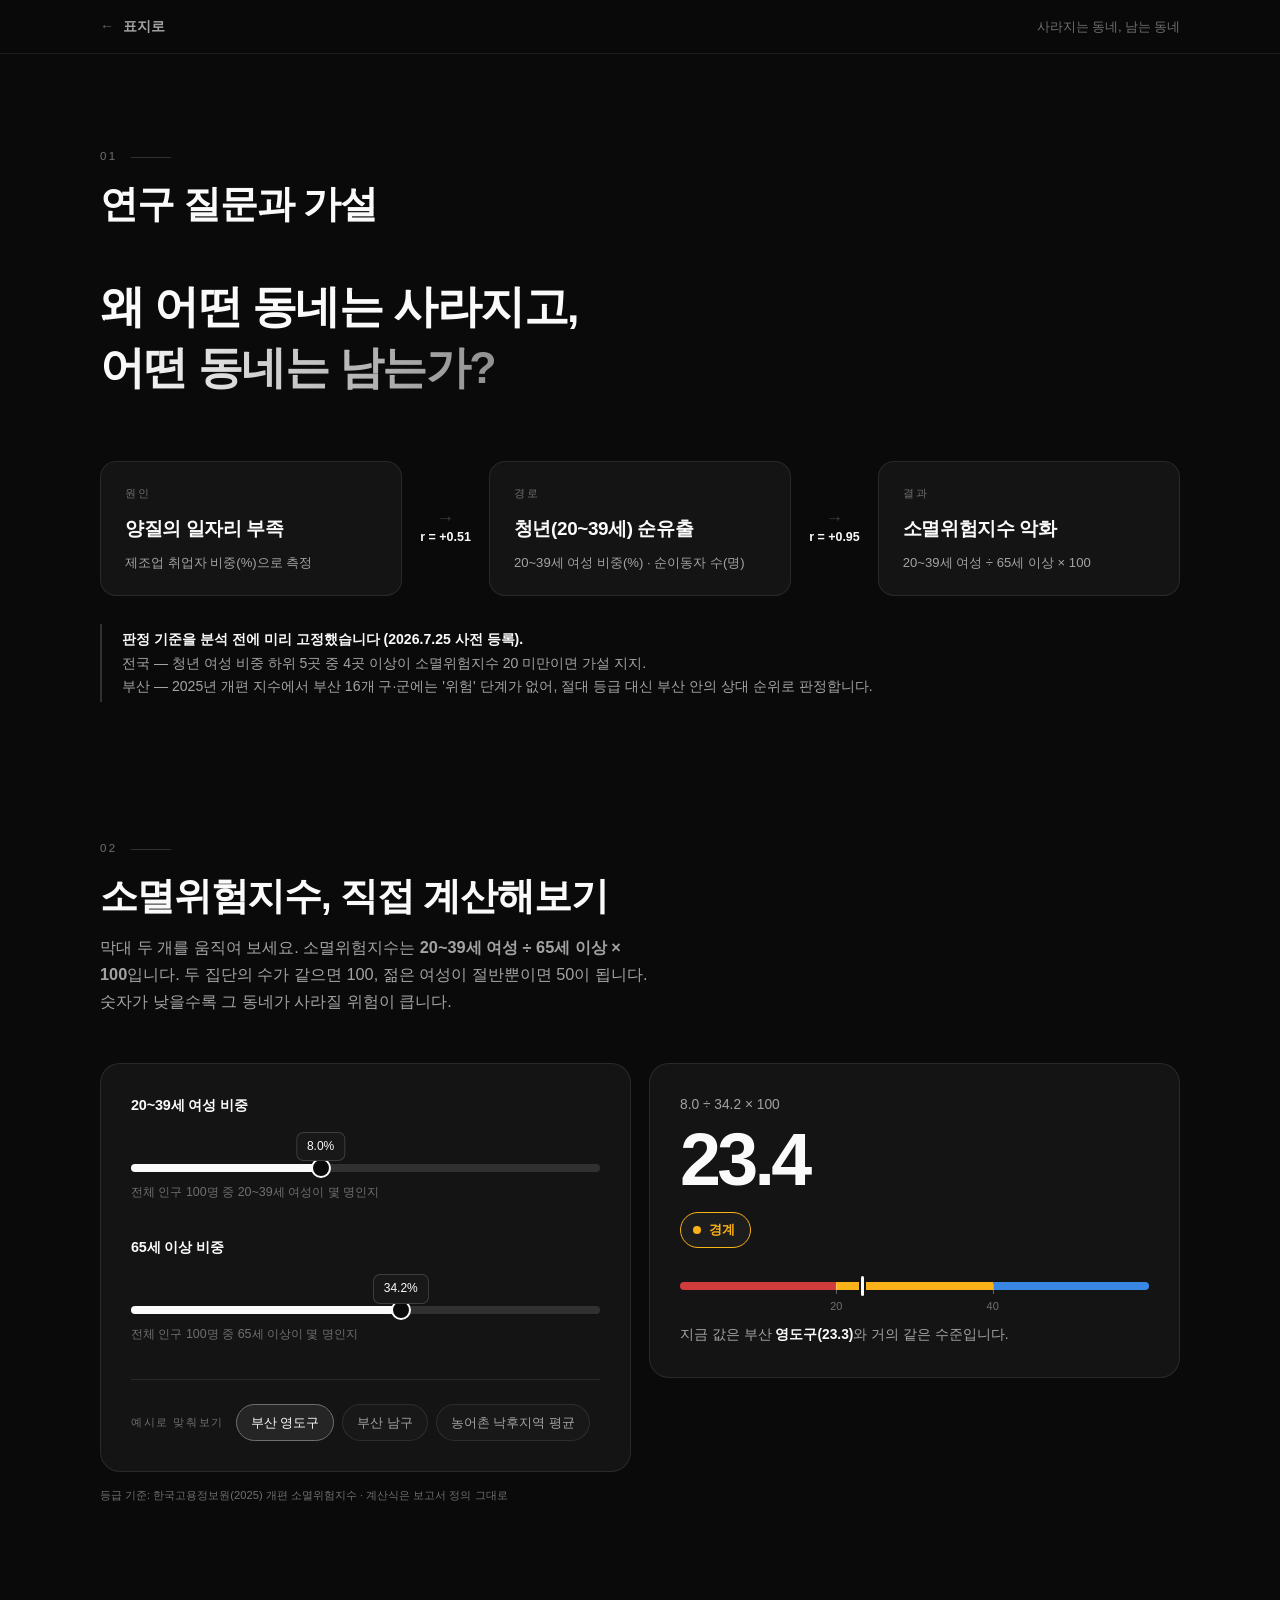
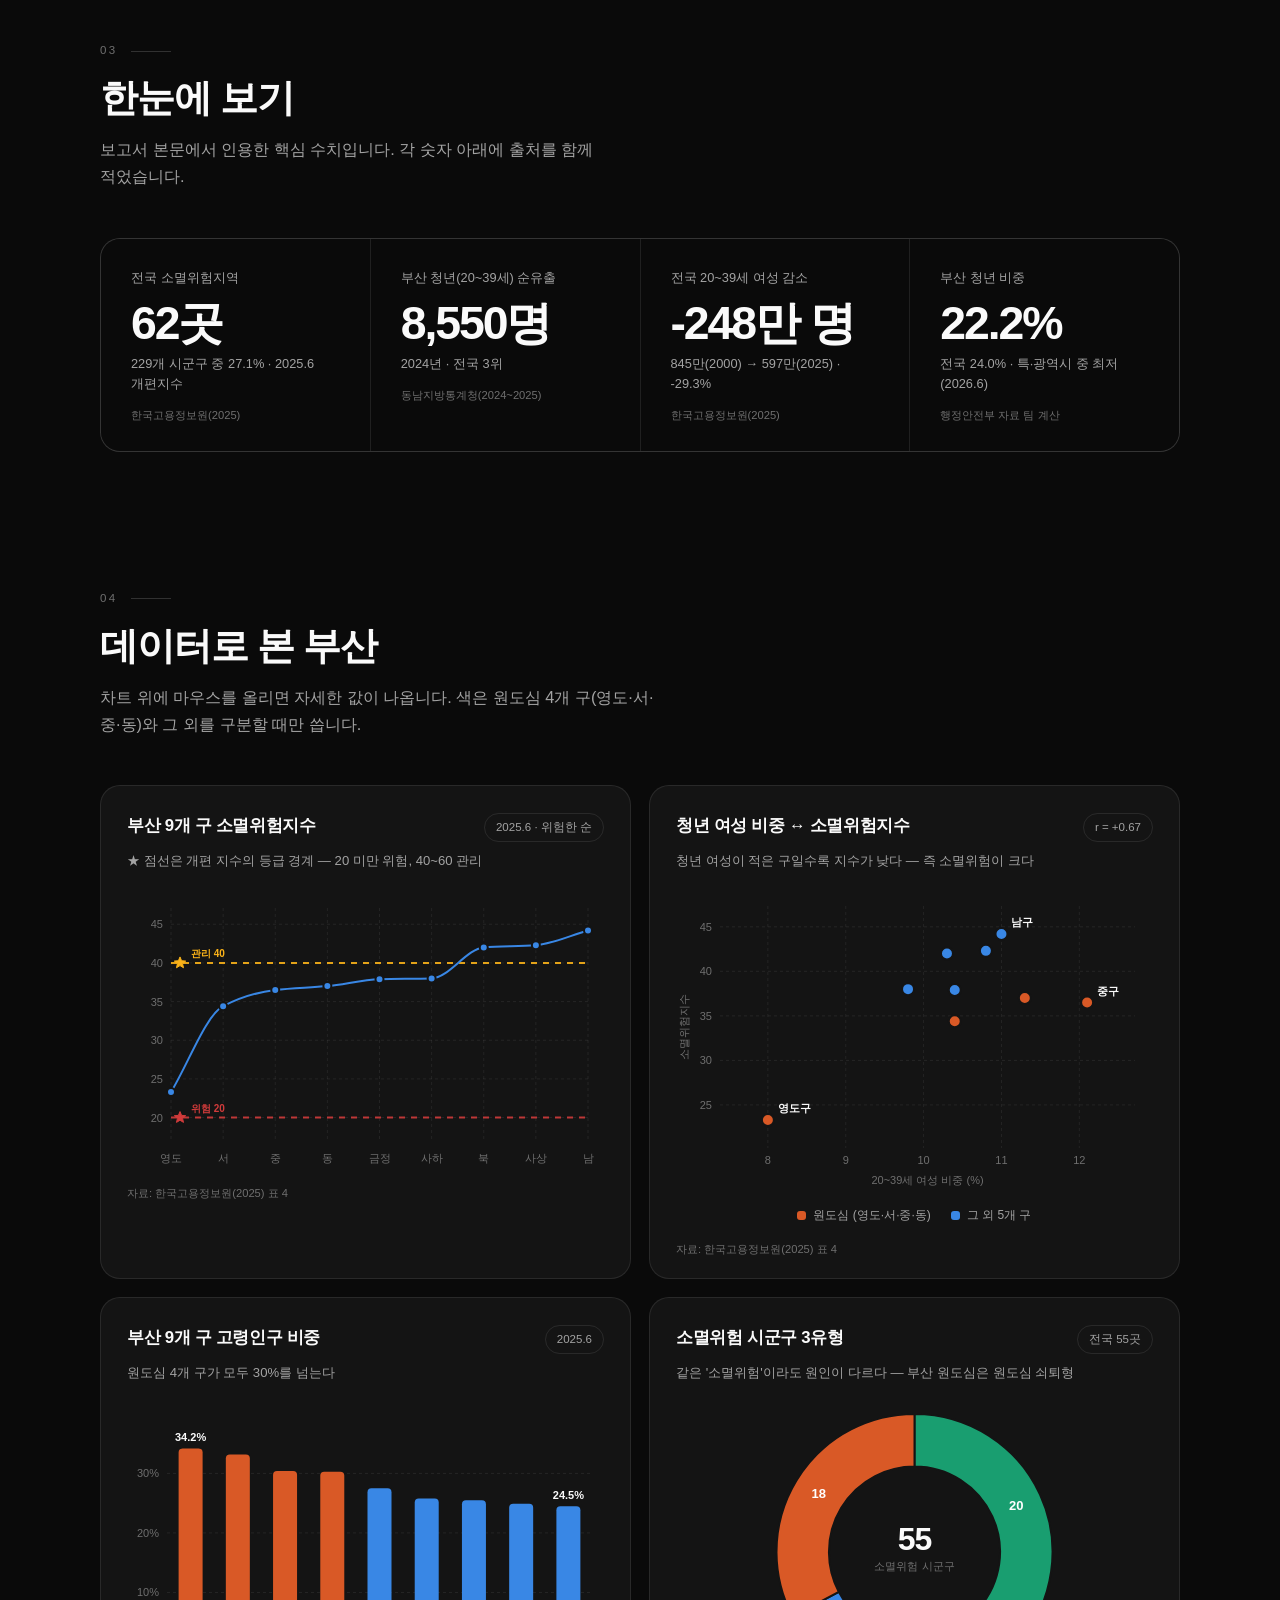
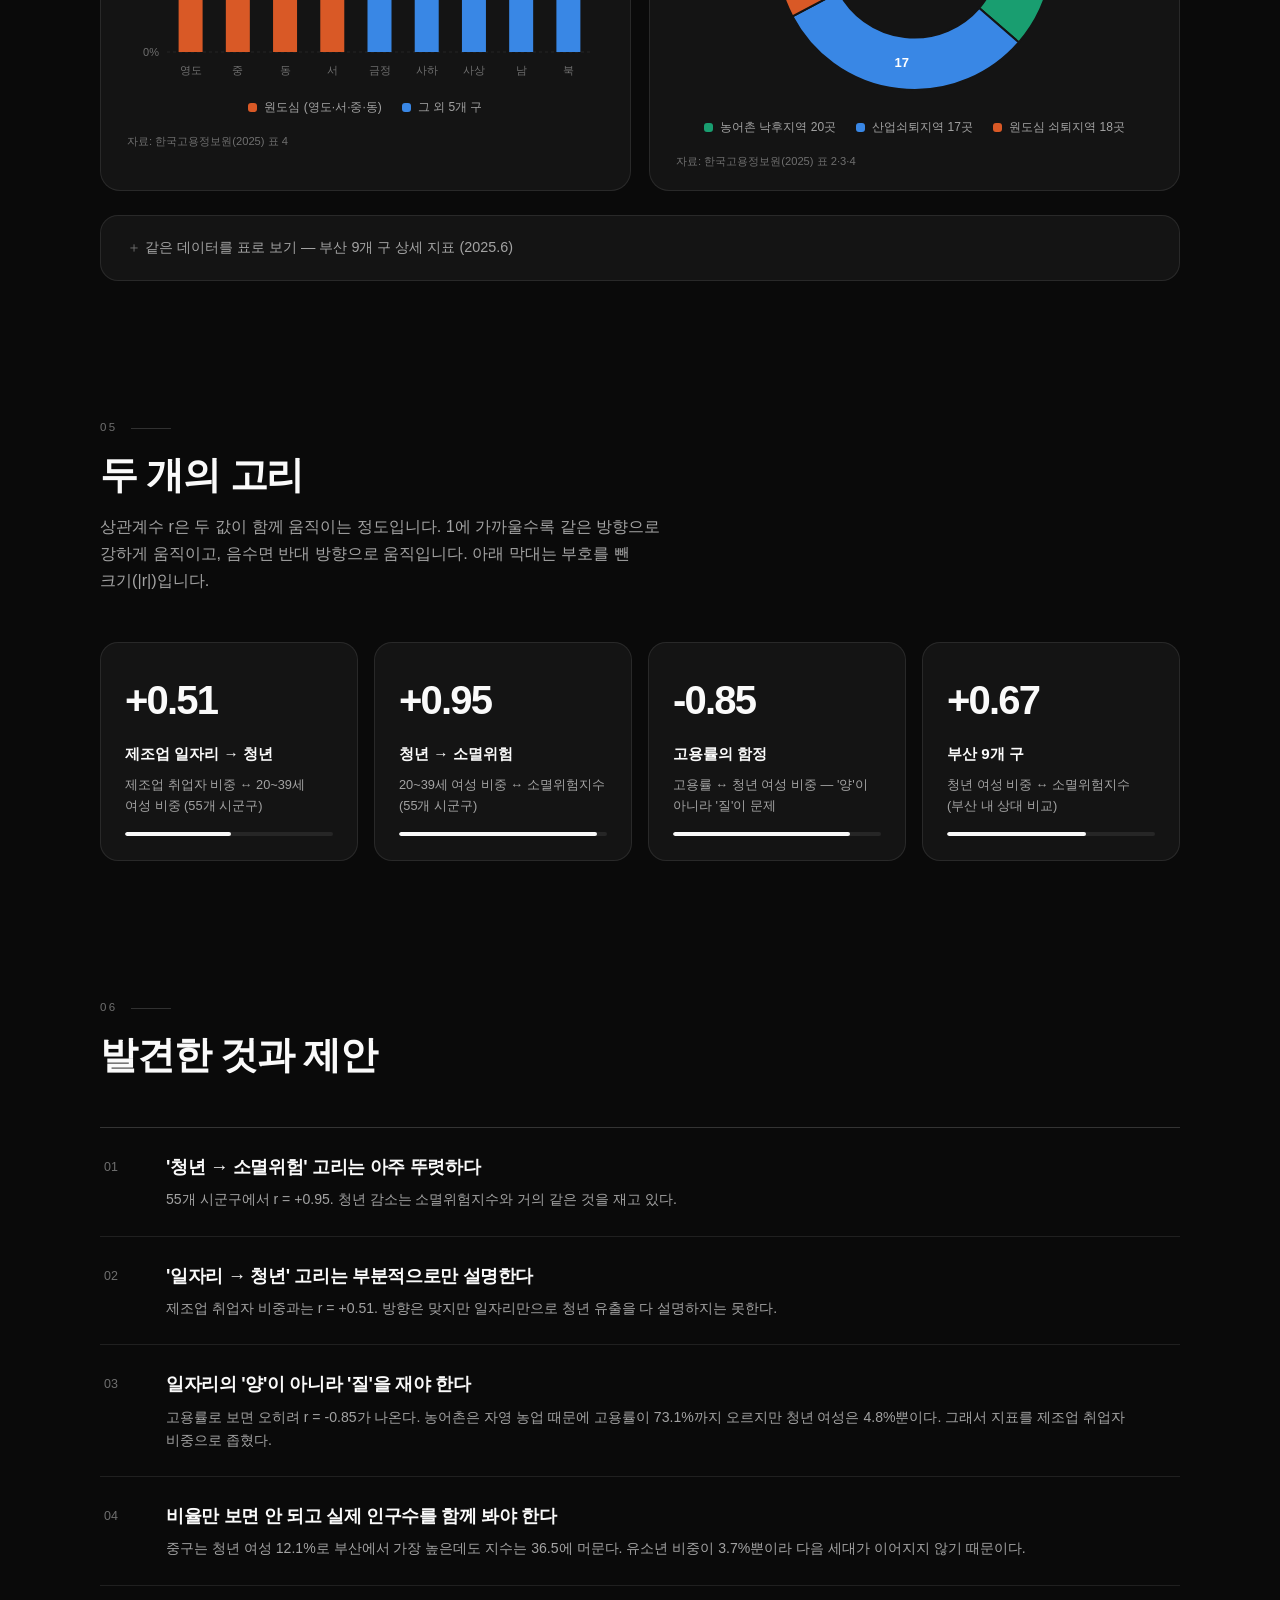
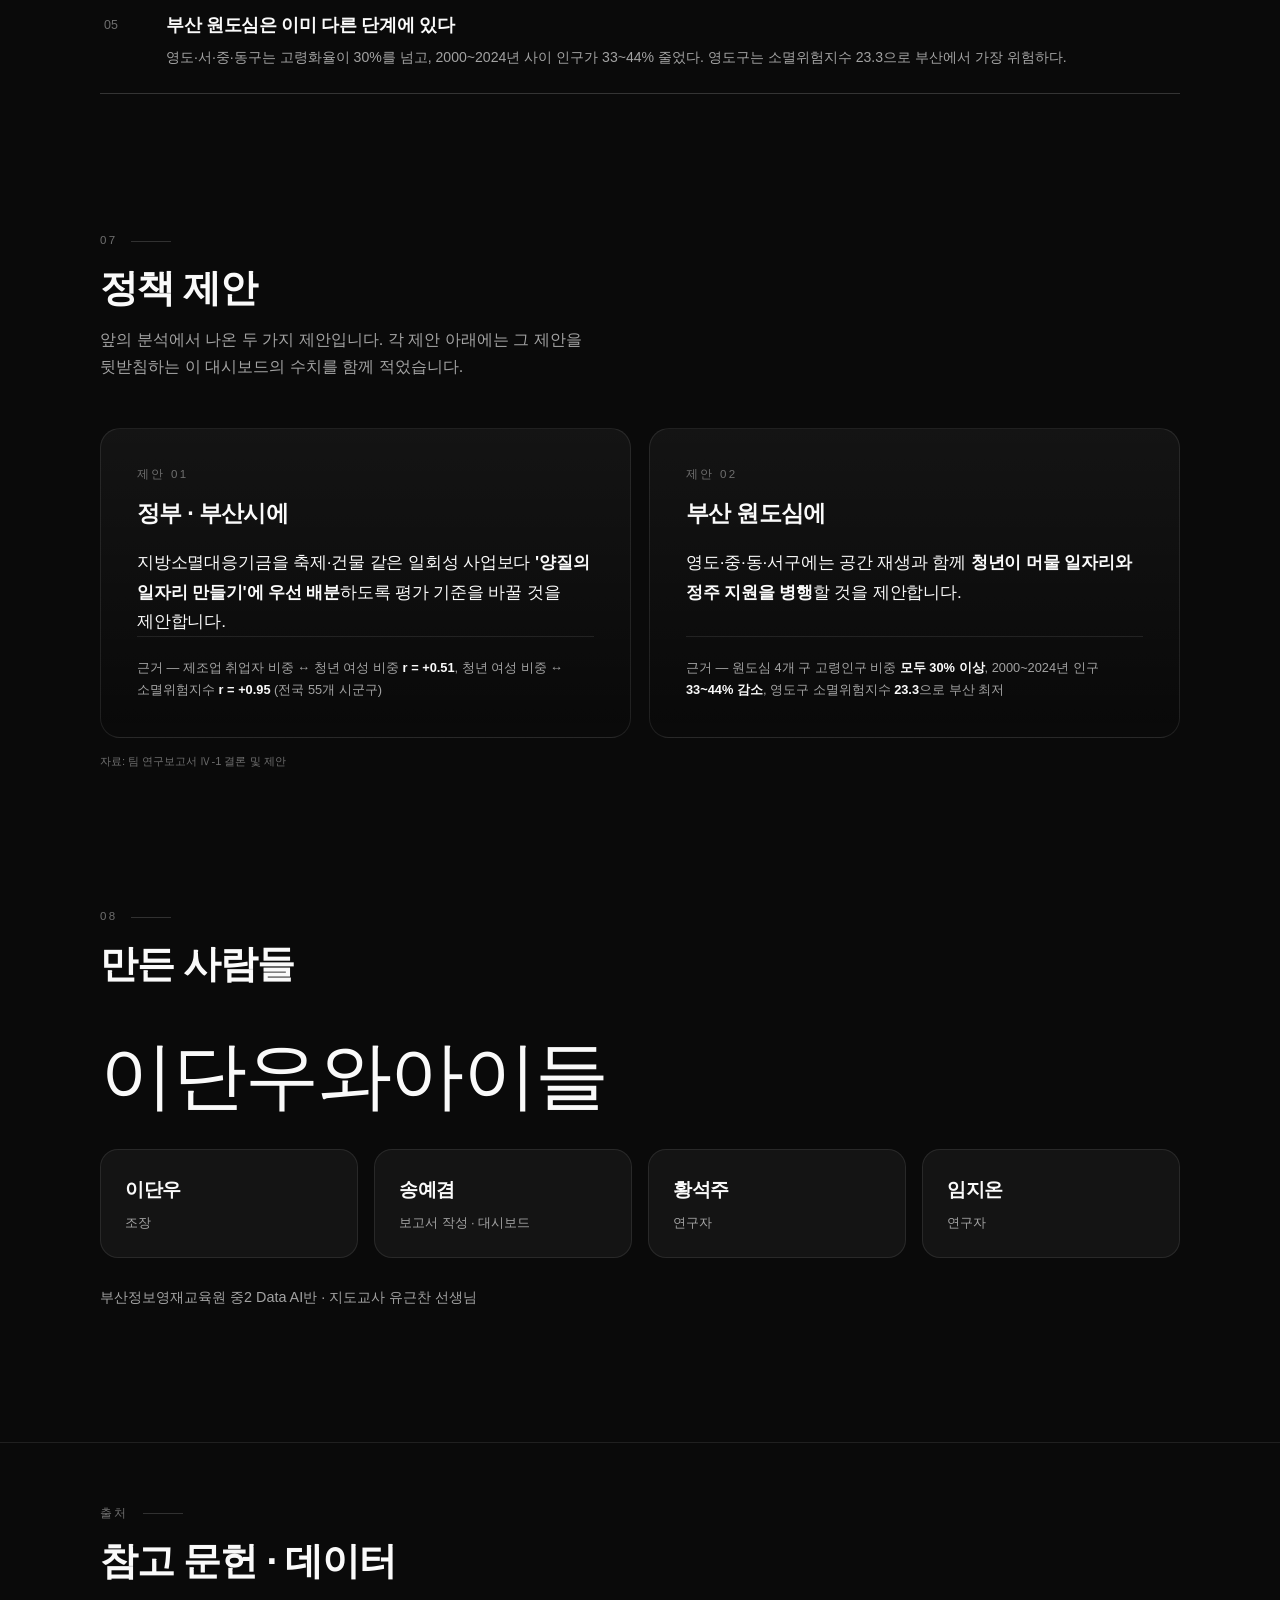
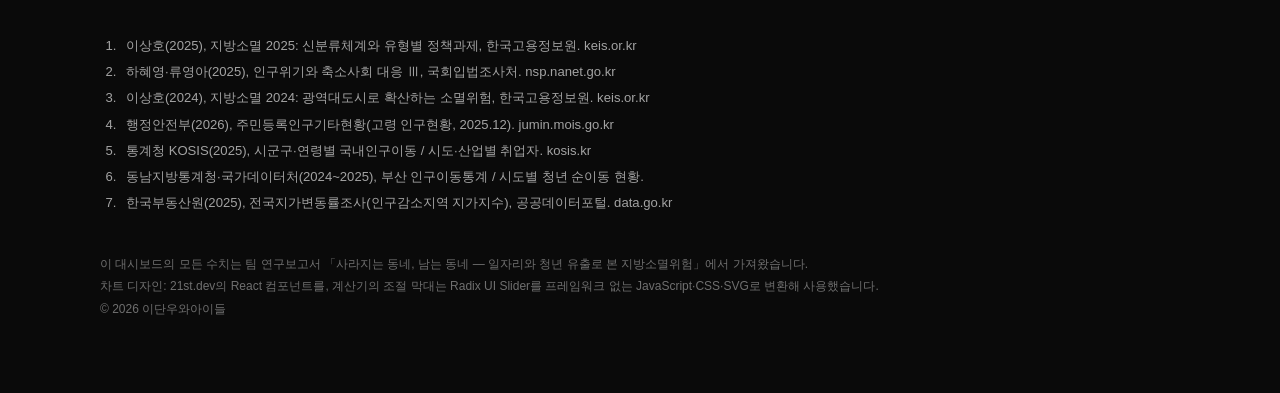
==== dashboard.html @ 59af0faf "표지와 본문을 두 페이지로 나누고 배경 물결 추가 index.html 은 표지만 남기고, 01~08 섹션과 출처는 dashboard.html 로 옮겼다. 표지의 '데이터로 확인하기" ====
<!DOCTYPE html>
<html lang="ko">
<head>
  <meta charset="UTF-8">
  <meta name="viewport" content="width=device-width, initial-scale=1.0">
  <title>데이터로 보기 · 사라지는 동네, 남는 동네</title>
  <meta name="description" content="일자리와 청년 유출로 본 지방소멸위험 — 부산정보영재교육원 이단우와아이들 팀 연구 대시보드">
  <meta name="theme-color" content="#0a0a0a">
  <link rel="stylesheet" href="static/dashboard.css">
  <!-- JS가 켜져 있을 때만 스크롤 등장 효과를 쓴다.
       이 클래스가 없으면 .reveal 섹션이 처음부터 그냥 보이므로,
       스크립트가 실패해도 본문이 사라지지 않는다. -->
  <script>document.documentElement.classList.add("js-on");</script>
</head>
<body>

  <!-- 표지로 돌아가는 줄. 스크롤해도 위에 붙어 있는다 -->
  <div class="topbar">
    <div class="wrap topbar-inner">
      <a class="back" href="index.html"><span class="arrow">←</span>표지로</a>
      <p class="topbar-title">사라지는 동네, 남는 동네</p>
    </div>
  </div>

  <div class="wrap">

    <!-- ══════════════ 01 연구 질문 ══════════════ -->
    <section class="block reveal" id="question">
      <div class="sec-head">
        <span class="sec-num">01</span>
        <h2 class="sec-title">연구 질문과 가설</h2>
      </div>

      <p class="lead">왜 어떤 동네는 사라지고, <em>어떤 동네는 남는가?</em></p>

      <div class="chain">
        <div class="chain-node">
          <p class="step">원인</p>
          <p class="what">양질의 일자리 부족</p>
          <p class="how">제조업 취업자 비중(%)으로 측정</p>
        </div>
        <div class="chain-link">
          <span class="ar">→</span>
          <span class="r">r = +0.51</span>
        </div>
        <div class="chain-node">
          <p class="step">경로</p>
          <p class="what">청년(20~39세) 순유출</p>
          <p class="how">20~39세 여성 비중(%) · 순이동자 수(명)</p>
        </div>
        <div class="chain-link">
          <span class="ar">→</span>
          <span class="r">r = +0.95</span>
        </div>
        <div class="chain-node">
          <p class="step">결과</p>
          <p class="what">소멸위험지수 악화</p>
          <p class="how">20~39세 여성 ÷ 65세 이상 × 100</p>
        </div>
      </div>

      <div class="note-card">
        <strong>판정 기준을 분석 전에 미리 고정했습니다 (2026.7.25 사전 등록).</strong><br>
        전국 — 청년 여성 비중 하위 5곳 중 4곳 이상이 소멸위험지수 20 미만이면 가설 지지.<br>
        부산 — 2025년 개편 지수에서 부산 16개 구·군에는 '위험' 단계가 없어, 절대 등급 대신
        부산 안의 상대 순위로 판정합니다.
      </div>
    </section>

    <!-- ══════════════ 02 계산기 ══════════════
         슬라이더·설명·기본 결과가 전부 HTML에 들어 있고,
         calc.js는 값을 바꿔 끼우는 일만 한다. -->
    <section class="block reveal" id="calc">
      <div class="sec-head">
        <span class="sec-num">02</span>
        <h2 class="sec-title">소멸위험지수, 직접 계산해보기</h2>
        <p class="sec-desc">막대 두 개를 움직여 보세요. 소멸위험지수는
          <strong>20~39세 여성 ÷ 65세 이상 × 100</strong>입니다. 두 집단의 수가 같으면 100,
          젊은 여성이 절반뿐이면 50이 됩니다. 숫자가 낮을수록 그 동네가 사라질 위험이 큽니다.</p>
      </div>

      <div class="calc">
        <div class="calc-controls">
          <div class="field">
            <label for="s-young">20~39세 여성 비중</label>
            <div class="slider">
              <input type="range" id="s-young" min="4" max="14" step="0.1" value="8">
              <output class="slider-bubble" for="s-young">8.0%</output>
            </div>
            <p class="field-help">전체 인구 100명 중 20~39세 여성이 몇 명인지</p>
          </div>

          <div class="field">
            <label for="s-aged">65세 이상 비중</label>
            <div class="slider">
              <input type="range" id="s-aged" min="18" max="46" step="0.1" value="34.2">
              <output class="slider-bubble" for="s-aged">34.2%</output>
            </div>
            <p class="field-help">전체 인구 100명 중 65세 이상이 몇 명인지</p>
          </div>

          <div class="presets">
            <span class="presets-label">예시로 맞춰보기</span>
            <button type="button" data-young="8.0" data-aged="34.2">부산 영도구</button>
            <button type="button" data-young="11.0" data-aged="24.9">부산 남구</button>
            <button type="button" data-young="4.8" data-aged="43.4">농어촌 낙후지역 평균</button>
          </div>
        </div>

        <div class="calc-result">
          <!-- 여기 적힌 값은 슬라이더 초기값(영도구)의 계산 결과다.
               JS가 실행되면 같은 자리에 새 값이 들어간다. -->
          <p class="calc-formula" id="calc-formula">8.0 ÷ 34.2 × 100</p>
          <p class="calc-value" id="calc-value">23.4</p>
          <p class="calc-badge" id="calc-badge" style="--tone: var(--status-warning)">경계</p>
          <div class="calc-gauge">
            <span class="calc-needle" id="calc-needle"></span>
            <span class="calc-mark" style="--at: 33.33%"><i>20</i></span>
            <span class="calc-mark" style="--at: 66.67%"><i>40</i></span>
          </div>
          <p class="calc-compare" id="calc-compare">지금 값은 부산 <strong>영도구(23.3)</strong>와 거의 같은 수준입니다.</p>
        </div>
      </div>

      <p class="card-src">등급 기준: 한국고용정보원(2025) 개편 소멸위험지수 · 계산식은 보고서 정의 그대로</p>
    </section>

    <!-- ══════════════ 03 한눈에 보기 ══════════════ -->
    <section class="block reveal">
      <div class="sec-head">
        <span class="sec-num">03</span>
        <h2 class="sec-title">한눈에 보기</h2>
        <p class="sec-desc">보고서 본문에서 인용한 핵심 수치입니다. 각 숫자 아래에 출처를 함께 적었습니다.</p>
      </div>
      <div class="stats" id="stats"></div>
    </section>

    <!-- ══════════════ 04 데이터 ══════════════ -->
    <section class="block reveal">
      <div class="sec-head">
        <span class="sec-num">04</span>
        <h2 class="sec-title">데이터로 본 부산</h2>
        <p class="sec-desc">차트 위에 마우스를 올리면 자세한 값이 나옵니다. 색은 원도심 4개 구(영도·서·중·동)와
          그 외를 구분할 때만 씁니다.</p>
      </div>

      <div class="charts">
        <article class="card">
          <div class="card-head">
            <h3>부산 9개 구 소멸위험지수</h3>
            <span class="tag">2025.6 · 위험한 순</span>
          </div>
          <p class="card-sub">★ 점선은 개편 지수의 등급 경계 — 20 미만 위험, 40~60 관리</p>
          <div class="chart" id="chart-line"></div>
          <p class="card-src">자료: 한국고용정보원(2025) 표 4</p>
        </article>

        <article class="card">
          <div class="card-head">
            <h3>청년 여성 비중 ↔ 소멸위험지수</h3>
            <span class="tag">r = +0.67</span>
          </div>
          <p class="card-sub">청년 여성이 적은 구일수록 지수가 낮다 — 즉 소멸위험이 크다</p>
          <div class="chart" id="chart-scatter"></div>
          <p class="card-src">자료: 한국고용정보원(2025) 표 4</p>
        </article>

        <article class="card">
          <div class="card-head">
            <h3>부산 9개 구 고령인구 비중</h3>
            <span class="tag">2025.6</span>
          </div>
          <p class="card-sub">원도심 4개 구가 모두 30%를 넘는다</p>
          <div class="chart" id="chart-bar"></div>
          <p class="card-src">자료: 한국고용정보원(2025) 표 4</p>
        </article>

        <article class="card">
          <div class="card-head">
            <h3>소멸위험 시군구 3유형</h3>
            <span class="tag">전국 55곳</span>
          </div>
          <p class="card-sub">같은 '소멸위험'이라도 원인이 다르다 — 부산 원도심은 원도심 쇠퇴형</p>
          <div class="chart" id="chart-donut"></div>
          <p class="card-src">자료: 한국고용정보원(2025) 표 2·3·4</p>
        </article>
      </div>

      <details class="table-box">
        <summary>같은 데이터를 표로 보기 — 부산 9개 구 상세 지표 (2025.6)</summary>
        <div class="table-scroll"><table id="data-table"></table></div>
      </details>
    </section>

    <!-- ══════════════ 05 상관계수 ══════════════ -->
    <section class="block reveal">
      <div class="sec-head">
        <span class="sec-num">05</span>
        <h2 class="sec-title">두 개의 고리</h2>
        <p class="sec-desc">상관계수 r은 두 값이 함께 움직이는 정도입니다. 1에 가까울수록 같은 방향으로
          강하게 움직이고, 음수면 반대 방향으로 움직입니다. 아래 막대는 부호를 뺀 크기(|r|)입니다.</p>
      </div>
      <div class="corr" id="corr"></div>
    </section>

    <!-- ══════════════ 06 결론 ══════════════ -->
    <section class="block reveal">
      <div class="sec-head">
        <span class="sec-num">06</span>
        <h2 class="sec-title">발견한 것과 제안</h2>
      </div>

      <div class="findings">
        <div class="finding">
          <span class="n">01</span>
          <div>
            <p class="t">'청년 → 소멸위험' 고리는 아주 뚜렷하다</p>
            <p class="d">55개 시군구에서 r = +0.95. 청년 감소는 소멸위험지수와 거의 같은 것을 재고 있다.</p>
          </div>
        </div>
        <div class="finding">
          <span class="n">02</span>
          <div>
            <p class="t">'일자리 → 청년' 고리는 부분적으로만 설명한다</p>
            <p class="d">제조업 취업자 비중과는 r = +0.51. 방향은 맞지만 일자리만으로 청년 유출을 다 설명하지는 못한다.</p>
          </div>
        </div>
        <div class="finding">
          <span class="n">03</span>
          <div>
            <p class="t">일자리의 '양'이 아니라 '질'을 재야 한다</p>
            <p class="d">고용률로 보면 오히려 r = -0.85가 나온다. 농어촌은 자영 농업 때문에 고용률이 73.1%까지
              오르지만 청년 여성은 4.8%뿐이다. 그래서 지표를 제조업 취업자 비중으로 좁혔다.</p>
          </div>
        </div>
        <div class="finding">
          <span class="n">04</span>
          <div>
            <p class="t">비율만 보면 안 되고 실제 인구수를 함께 봐야 한다</p>
            <p class="d">중구는 청년 여성 12.1%로 부산에서 가장 높은데도 지수는 36.5에 머문다. 유소년 비중이
              3.7%뿐이라 다음 세대가 이어지지 않기 때문이다.</p>
          </div>
        </div>
        <div class="finding">
          <span class="n">05</span>
          <div>
            <p class="t">부산 원도심은 이미 다른 단계에 있다</p>
            <p class="d">영도·서·중·동구는 고령화율이 30%를 넘고, 2000~2024년 사이 인구가 33~44% 줄었다.
              영도구는 소멸위험지수 23.3으로 부산에서 가장 위험하다.</p>
          </div>
        </div>
      </div>

    </section>

    <!-- ══════════════ 07 정책 제안 ══════════════
         연구보고서 Ⅳ-1 '결론 및 제안'의 정책 제안 ①② 를 그대로 옮긴 섹션. -->
    <section class="block reveal" id="policy">
      <div class="sec-head">
        <span class="sec-num">07</span>
        <h2 class="sec-title">정책 제안</h2>
        <p class="sec-desc">앞의 분석에서 나온 두 가지 제안입니다. 각 제안 아래에는 그 제안을 뒷받침하는
          이 대시보드의 수치를 함께 적었습니다.</p>
      </div>

      <div class="proposals">
        <article class="proposal">
          <p class="who">제안 01</p>
          <p class="to">정부 · 부산시에</p>
          <p class="body">지방소멸대응기금을 축제·건물 같은 일회성 사업보다
            <strong>'양질의 일자리 만들기'에 우선 배분</strong>하도록
            평가 기준을 바꿀 것을 제안합니다.</p>
          <p class="why">근거 — 제조업 취업자 비중 ↔ 청년 여성 비중 <b>r = +0.51</b>,
            청년 여성 비중 ↔ 소멸위험지수 <b>r = +0.95</b> (전국 55개 시군구)</p>
        </article>

        <article class="proposal">
          <p class="who">제안 02</p>
          <p class="to">부산 원도심에</p>
          <p class="body">영도·중·동·서구에는 공간 재생과 함께
            <strong>청년이 머물 일자리와 정주 지원을 병행</strong>할 것을 제안합니다.</p>
          <p class="why">근거 — 원도심 4개 구 고령인구 비중 <b>모두 30% 이상</b>,
            2000~2024년 인구 <b>33~44% 감소</b>, 영도구 소멸위험지수 <b>23.3</b>으로 부산 최저</p>
        </article>
      </div>

      <p class="card-src">자료: 팀 연구보고서 Ⅳ-1 결론 및 제안</p>
    </section>

    <!-- ══════════════ 08 팀 ══════════════ -->
    <section class="block reveal">
      <div class="sec-head">
        <span class="sec-num">08</span>
        <h2 class="sec-title">만든 사람들</h2>
      </div>
      <p class="team-name">이단우와아이들</p>
      <div class="members">
        <div class="member"><p class="nm">이단우</p><p class="ro">조장</p></div>
        <div class="member"><p class="nm">송예겸</p><p class="ro">보고서 작성 · 대시보드</p></div>
        <div class="member"><p class="nm">황석주</p><p class="ro">연구자</p></div>
        <div class="member"><p class="nm">임지온</p><p class="ro">연구자</p></div>
      </div>
      <p class="team-foot">부산정보영재교육원 중2 Data AI반 · 지도교사 유근찬 선생님</p>
    </section>
  </div>

  <!-- ══════════════ 출처 ══════════════ -->
  <footer class="site-foot">
    <div class="wrap">
      <div class="sec-head">
        <span class="sec-num">출처</span>
        <h2 class="sec-title">참고 문헌 · 데이터</h2>
      </div>
      <ol class="sources-list" id="sources"></ol>
      <p class="foot-note">
        이 대시보드의 모든 수치는 팀 연구보고서 「사라지는 동네, 남는 동네 — 일자리와 청년 유출로 본 지방소멸위험」에서 가져왔습니다.<br>
        차트 디자인: 21st.dev의 React 컴포넌트를, 계산기의 조절 막대는 Radix UI Slider를
        프레임워크 없는 JavaScript·CSS·SVG로 변환해 사용했습니다.<br>
        © 2026 이단우와아이들
      </p>
    </div>
  </footer>

  <script src="static/data.js"></script>
  <script src="static/charts.js"></script>
  <script src="static/hero.js"></script>
  <script src="static/calc.js"></script>
  <script>
    /* ---------- 요약 숫자 ---------- */
    document.getElementById("stats").innerHTML = REPORT_DATA.stats.map((s) => `
      <div class="stat">
        <p class="k">${s.label}</p>
        <p class="v">${s.value}</p>
        <p class="s">${s.sub}</p>
        <p class="src">${s.src}</p>
      </div>`).join("");

    /* ---------- 상관계수 (막대 길이는 부호를 뺀 |r|) ---------- */
    document.getElementById("corr").innerHTML = REPORT_DATA.correlations.map((c) => `
      <div class="corr-item">
        <p class="r">${c.r}</p>
        <p class="pair">${c.pair}</p>
        <p class="note">${c.note}</p>
        <div class="rbar"><span style="width:${Math.abs(parseFloat(c.r)) * 100}%"></span></div>
      </div>`).join("");

    /* ---------- 차트 4개 ---------- */
    const GU = REPORT_DATA.busanGu;
    const GROUPS = {
      old:  { label: "원도심 (영도·서·중·동)", color: "var(--chart-2)" },
      rest: { label: "그 외 5개 구",           color: "var(--chart-1)" },
    };

    renderLineChart(document.getElementById("chart-line"), {
      data: [...GU].sort((a, b) => a.index - b.index)
        .map((d) => ({ label: d.gu.replace("구", ""), y: d.index, change: d.popChange })),
      levels: REPORT_DATA.levels,
    });

    renderScatterChart(document.getElementById("chart-scatter"), {
      data: GU.map((d) => ({ x: d.youngF, y: d.index, label: d.gu,
        group: d.oldTown ? "old" : "rest", aged: d.aged, popChange: d.popChange })),
      groups: GROUPS,
      xLabel: "20~39세 여성 비중 (%)",
      yLabel: "소멸위험지수",
      annotate: ["영도구", "중구", "남구"],
    });

    renderBarChart(document.getElementById("chart-bar"), {
      data: [...GU].sort((a, b) => b.aged - a.aged)
        .map((d) => ({ label: d.gu, value: d.aged, group: d.oldTown ? "old" : "rest" })),
      groups: GROUPS,
    });

    renderDonutChart(document.getElementById("chart-donut"), {
      data: REPORT_DATA.types.map((t) => ({ ...t, color: `var(--chart-${t.slot})` })),
    });

    /* ---------- 데이터 표 ---------- */
    document.getElementById("data-table").innerHTML =
      `<thead><tr><th>구</th><th>전체인구</th><th>고령 비중</th><th>20~39세 여성</th>
       <th>제조업 취업자</th><th>인구증감 00~24</th><th>소멸위험지수</th></tr></thead><tbody>` +
      GU.map((d) => `<tr class="${d.oldTown ? "row-old" : ""}">
        <td>${d.gu}${d.oldTown ? " *" : ""}</td><td>${d.pop.toLocaleString()}명</td>
        <td>${d.aged}%</td><td>${d.youngF}%</td><td>${d.manuf}%</td>
        <td>${d.popChange}%</td><td>${d.index}</td></tr>`).join("") +
      `</tbody><caption>* 표시는 원도심 4개 구 · 자료: 한국고용정보원(2025) 표 4</caption>`;

    /* ---------- 출처 ---------- */
    document.getElementById("sources").innerHTML =
      REPORT_DATA.sources.map((s) => `<li>${s}</li>`).join("");
  </script>
</body>
</html>
---- static/dashboard.css ----
/* =========================================================
   대시보드 스타일 — 「사라지는 동네, 남는 동네」
   에디토리얼(잡지형) 다크 레이아웃. 화면 장식은 전부 무채색으로 두고
   색은 오직 데이터에만 쓴다.
   ========================================================= */

:root {
  /* 배경과 면 */
  --bg: #0a0a0a;
  --card: #141414;          /* 차트가 그려지는 면 — 팔레트 검증 기준 */
  --card-2: #1b1b1b;
  --line: rgba(255, 255, 255, 0.09);
  --line-strong: rgba(255, 255, 255, 0.16);

  /* 글자 */
  --ink: #fafafa;
  --ink-2: #a3a3a3;
  --ink-3: #6f6f6f;

  /* 데이터 색 — 색약 구분·명도·대비 검증을 통과한 3색 (표면 #141414 기준) */
  --chart-1: #3987e5;         /* blue   : 그 외 구 / 산업쇠퇴 */
  --chart-2: #d95926;         /* orange : 원도심 */
  --chart-3: #199e70;         /* aqua   : 농어촌 낙후 */
  --chart-grid: rgba(255, 255, 255, 0.07);
  --status-critical: #d03b3b; /* 위험 경계선 */
  --status-warning: #fab219;  /* 관리 경계선 */

  --sans: "Pretendard", -apple-system, BlinkMacSystemFont, "Segoe UI",
          "Apple SD Gothic Neo", "Malgun Gothic", "맑은 고딕", sans-serif;

  --pad: clamp(20px, 5vw, 40px);
  --gap-section: clamp(72px, 11vw, 132px);
}

@font-face {
  font-family: "Cafe24 Supermagic";
  src: url("fonts/Cafe24Supermagic-Regular-v1.0.ttf") format("truetype");
  font-display: swap;
}

* { box-sizing: border-box; margin: 0; padding: 0; }

html { scroll-behavior: smooth; }

body {
  background: var(--bg);
  color: var(--ink);
  font-family: var(--sans);
  line-height: 1.65;
  -webkit-font-smoothing: antialiased;
  overflow-x: hidden;
  /* 한글은 낱글자 단위로 잘려서 '지방소 / 멸위험' 처럼 되기 쉽다.
     keep-all 로 띄어쓰기에서만 줄을 바꾼다. break-word 는 한 낱말이
     줄 하나에도 안 들어갈 때만 쪼개므로 anywhere 보다 덜 공격적이다. */
  word-break: keep-all;
  overflow-wrap: break-word;
}

/* =========================================================
   시작화면 — 정지된 에디토리얼 표지
   위(소속) / 가운데(제목) / 아래(가로선 + 정보 + 버튼)로 나뉜 세로 3단.
   애니메이션이 하나도 없고, 모든 글자가 처음부터 보인다.
   ========================================================= */
.hero {
  position: relative;
  min-height: 100svh;
  display: grid;
  grid-template-rows: auto 1fr auto;
  gap: 40px;
  overflow: hidden;
  padding: clamp(40px, 7vh, 72px) var(--pad) clamp(32px, 5vh, 52px);
}

/* 배경 물결 (static/wave.js 가 그린다).
   장식이라 aria-hidden 이고, 이 파일이 없어도 표지는 그대로 보인다. */
#hero-wave {
  position: absolute;
  inset: 0;
  width: 100%;
  height: 100%;
  display: block;
  pointer-events: none;
}

/* 물결 위에 글자가 올라가므로 어둡게 한 겹 덮어 읽기 쉽게 만든다.
   왼쪽(글자가 있는 쪽)을 더 진하게 깐다. */
.hero::before {
  content: "";
  position: absolute;
  inset: 0;
  background:
    linear-gradient(100deg, rgba(10, 10, 10, 0.9) 0%, rgba(10, 10, 10, 0.62) 42%, rgba(10, 10, 10, 0.1) 100%);
  pointer-events: none;
}

/* 위아래 가장자리를 페이지 색으로 눌러 물결이 잘린 티가 안 나게 한다 */
.hero::after {
  content: "";
  position: absolute;
  inset: 0;
  background:
    linear-gradient(to bottom, var(--bg) 0%, transparent 18%, transparent 72%, var(--bg) 100%);
  pointer-events: none;
}

.hero > * { position: relative; z-index: 1; }

.eyebrow {
  font-size: clamp(0.68rem, 1.6vw, 0.78rem);
  letter-spacing: 0.22em;
  color: var(--ink-3);
}

/* 줄바꿈은 제목의 <br> 이 담당한다. 여기에 ch 단위 max-width 를 걸면
   부모 글자 크기(16px) 기준이라 제목이 한 글자씩 쪼개진다. */
.hero-mid { align-self: center; }

.hero-title {
  font-size: clamp(2.7rem, 10vw, 7rem);
  font-weight: 800;
  letter-spacing: -0.05em;
  line-height: 1.04;
  background-image: linear-gradient(to right, #ffffff, rgba(255, 255, 255, 0.72));
  -webkit-background-clip: text;
  background-clip: text;
  color: transparent;
}

.hero-sub {
  margin-top: clamp(18px, 3vw, 28px);
  font-size: clamp(1rem, 2.4vw, 1.4rem);
  color: var(--ink-2);
  letter-spacing: -0.01em;
  max-width: 30ch;
}

/* 아래 띠: 왼쪽에 연구 정보, 오른쪽에 버튼 */
.hero-foot {
  border-top: 1px solid var(--line);
  padding-top: clamp(20px, 3vw, 28px);
  display: flex;
  align-items: flex-end;
  justify-content: space-between;
  flex-wrap: wrap;
  gap: 24px 32px;
}

.hero-meta {
  display: flex;
  flex-wrap: wrap;
  gap: 12px clamp(24px, 5vw, 56px);
}
.hero-meta dt {
  font-size: 0.68rem;
  letter-spacing: 0.16em;
  color: var(--ink-3);
  margin-bottom: 6px;
}
.hero-meta dd { font-size: 0.92rem; color: var(--ink-2); letter-spacing: -0.01em; }

.cta {
  display: inline-flex;
  align-items: center;
  gap: 14px;
  padding: 15px 28px;
  border-radius: 999px;
  border: 1px solid var(--line-strong);
  background: rgba(255, 255, 255, 0.03);
  color: var(--ink);
  font-size: 0.98rem;
  font-weight: 600;
  text-decoration: none;
  white-space: nowrap;
  transition: background 0.3s ease, border-color 0.3s ease;
}
.cta:hover { background: rgba(255, 255, 255, 0.08); border-color: var(--ink-3); }

.cta .arrow { opacity: 0.6; }
.cta:hover .arrow { opacity: 1; }

/* 표지는 이 한 화면이 전부다. 스크롤할 것이 없으니 막아 둔다 */
body.cover { overflow: hidden; }

/* =========================================================
   본문 페이지 상단 바 (dashboard.html)
   표지로 돌아가는 길. 스크롤해도 위에 붙어 있는다.
   ========================================================= */
.topbar {
  position: sticky;
  top: 0;
  z-index: 20;
  background: rgba(10, 10, 10, 0.82);
  backdrop-filter: blur(10px);
  border-bottom: 1px solid var(--line);
}

/* .wrap 의 padding: 0 이 나중에 선언돼 있어서, 선택자를 한 단계 겹쳐
   우선순위를 올려야 위아래 여백이 먹는다 */
.topbar .topbar-inner {
  display: flex;
  align-items: center;
  gap: 20px;
  padding-top: 15px;
  padding-bottom: 15px;
}

.back {
  display: inline-flex;
  align-items: center;
  gap: 9px;
  color: var(--ink-2);
  text-decoration: none;
  font-size: 0.88rem;
  font-weight: 600;
  white-space: nowrap;
  transition: color 0.2s ease;
}
.back:hover { color: var(--ink); }
.back .arrow { opacity: 0.6; }
.back:hover .arrow { opacity: 1; }

.topbar-title {
  margin-left: auto;
  font-size: 0.82rem;
  color: var(--ink-3);
  letter-spacing: -0.01em;
  white-space: nowrap;
  overflow: hidden;
  text-overflow: ellipsis;
}

/* 상단 바 바로 아래에 첫 섹션이 붙지 않도록 여백을 조금 줄인다 */
.topbar + .wrap > section.block:first-child { margin-top: clamp(48px, 7vw, 88px); }

/* 앵커로 이동할 때 상단 바에 제목이 가리지 않게 */
section.block { scroll-margin-top: 72px; }

/* =========================================================
   본문 레이아웃
   ========================================================= */
.wrap {
  max-width: 1160px;
  margin: 0 auto;
  padding: 0 var(--pad);
}

section.block { margin-top: var(--gap-section); }

.sec-head { margin-bottom: clamp(28px, 4vw, 48px); }

.sec-num {
  display: inline-block;
  font-size: 0.72rem;
  letter-spacing: 0.2em;
  color: var(--ink-3);
  margin-bottom: 14px;
}
.sec-num::after {
  content: "";
  display: inline-block;
  width: 40px;
  height: 1px;
  background: var(--line-strong);
  vertical-align: middle;
  margin-left: 14px;
}

.sec-title {
  font-size: clamp(1.6rem, 3.6vw, 2.4rem);
  font-weight: 700;
  letter-spacing: -0.03em;
  line-height: 1.25;
}

.sec-desc {
  margin-top: 14px;
  max-width: 62ch;
  color: var(--ink-2);
  font-size: clamp(0.92rem, 1.8vw, 1.02rem);
}

/* 스크롤 등장 — .js-on 은 <head> 에서 JS가 붙여준다.
   JS가 실행되지 않으면 이 규칙 자체가 적용되지 않아 본문이 처음부터 보인다. */
.js-on .reveal {
  opacity: 0;
  transform: translateY(28px);
  transition: opacity 0.8s cubic-bezier(0.16, 1, 0.3, 1),
              transform 0.8s cubic-bezier(0.16, 1, 0.3, 1);
}
.js-on .reveal.is-visible { opacity: 1; transform: none; }

/* =========================================================
   01 · 연구 질문 — 큰 문장 + 가설 체인
   ========================================================= */
.lead {
  font-size: clamp(1.5rem, 4.2vw, 2.8rem);
  font-weight: 700;
  letter-spacing: -0.035em;
  line-height: 1.35;
  max-width: 20ch;
}
.lead em {
  font-style: normal;
  background-image: linear-gradient(to right, #ffffff, rgba(255, 255, 255, 0.55));
  -webkit-background-clip: text;
  background-clip: text;
  color: transparent;
}

.chain {
  margin-top: clamp(40px, 6vw, 64px);
  display: flex;
  align-items: stretch;
  flex-wrap: wrap;
  gap: 14px;
}

.chain-node {
  flex: 1 1 220px;
  border: 1px solid var(--line);
  border-radius: 16px;
  background: var(--card);
  padding: 22px 24px;
}
.chain-node .step {
  font-size: 0.7rem;
  letter-spacing: 0.16em;
  color: var(--ink-3);
}
.chain-node .what {
  margin-top: 10px;
  font-size: clamp(1rem, 2.2vw, 1.18rem);
  font-weight: 600;
  letter-spacing: -0.02em;
}
.chain-node .how { margin-top: 8px; font-size: 0.82rem; color: var(--ink-2); }

.chain-link {
  flex: 0 0 auto;
  align-self: center;
  text-align: center;
  color: var(--ink-3);
  font-size: 0.78rem;
  padding: 0 4px;
}
.chain-link .r {
  display: block;
  color: var(--ink);
  font-weight: 700;
  font-variant-numeric: tabular-nums;
}
.chain-link .ar { display: block; font-size: 1.1rem; line-height: 1; opacity: 0.5; }

.note-card {
  margin-top: 28px;
  border-left: 2px solid var(--line-strong);
  padding: 4px 0 4px 20px;
  color: var(--ink-2);
  font-size: 0.88rem;
}
.note-card strong { color: var(--ink); font-weight: 600; }

/* =========================================================
   02 · 소멸위험지수 계산기
   조절 막대는 Radix UI Slider의 생김새(8px 트랙 · 20px 동그란 손잡이 ·
   2px 테두리)를 네이티브 <input type="range"> 위에 CSS로 다시 만든 것이다.
   --p (0~1) 하나로 트랙의 채워진 길이와 말풍선 위치를 함께 움직인다.
   ========================================================= */
.calc {
  display: grid;
  grid-template-columns: repeat(auto-fit, minmax(min(420px, 100%), 1fr));
  gap: 18px;
  align-items: start;
}

.calc-controls {
  border: 1px solid var(--line);
  border-radius: 20px;
  background: var(--card);
  padding: 30px clamp(20px, 2.6vw, 30px);
}

.field + .field { margin-top: 34px; }

.field label {
  display: block;
  font-size: 0.9rem;
  font-weight: 600;
  letter-spacing: -0.01em;
}

.field-help { margin-top: 10px; font-size: 0.78rem; color: var(--ink-3); }

/* 말풍선이 앉을 자리를 위쪽에 비워 둔다 */
.slider { position: relative; margin-top: 14px; padding-top: 32px; }

.slider input[type="range"] {
  -webkit-appearance: none;
  appearance: none;
  display: block;
  width: 100%;
  height: 8px;
  margin: 0;
  border-radius: 999px;
  cursor: pointer;
  background: linear-gradient(to right,
    var(--ink) 0 calc(var(--p, 0.5) * 100%),
    rgba(255, 255, 255, 0.12) calc(var(--p, 0.5) * 100%) 100%);
}

.slider input[type="range"]::-webkit-slider-thumb {
  -webkit-appearance: none;
  width: 20px;
  height: 20px;
  border-radius: 50%;
  border: 2px solid var(--ink);
  background: var(--bg);
  cursor: pointer;
}
.slider input[type="range"]::-moz-range-thumb {
  width: 16px;
  height: 16px;
  border-radius: 50%;
  border: 2px solid var(--ink);
  background: var(--bg);
  cursor: pointer;
}

.slider input[type="range"]:focus { outline: none; }
.slider input[type="range"]:focus-visible {
  outline: 3px solid rgba(255, 255, 255, 0.4);
  outline-offset: 5px;
}

/* 손잡이 중심은 양끝에서 10px(손잡이 반지름)만큼 안쪽까지만 움직인다 */
.slider-bubble {
  position: absolute;
  top: 0;
  left: calc(10px + (100% - 20px) * var(--p, 0.5));
  transform: translateX(-50%);
  padding: 4px 10px;
  border-radius: 7px;
  background: #181818;
  border: 1px solid var(--line-strong);
  color: var(--ink);
  font-size: 0.75rem;
  font-variant-numeric: tabular-nums;
  white-space: nowrap;
}

.presets {
  margin-top: 34px;
  padding-top: 24px;
  border-top: 1px solid var(--line);
  display: flex;
  flex-wrap: wrap;
  align-items: center;
  gap: 8px;
}
.presets-label {
  font-size: 0.7rem;
  letter-spacing: 0.14em;
  color: var(--ink-3);
  margin-right: 4px;
}
.presets button {
  font: inherit;
  font-size: 0.8rem;
  color: var(--ink-2);
  border: 1px solid var(--line);
  border-radius: 999px;
  background: rgba(255, 255, 255, 0.02);
  padding: 7px 14px;
  cursor: pointer;
  transition: color 0.2s ease, border-color 0.2s ease, background 0.2s ease;
}
.presets button:hover { color: var(--ink); border-color: var(--line-strong); }
.presets button[aria-pressed="true"] {
  color: var(--ink);
  border-color: var(--ink-3);
  background: rgba(255, 255, 255, 0.07);
}

/* ---- 결과 ---- */
.calc-result {
  border: 1px solid var(--line);
  border-radius: 20px;
  background: var(--card);
  padding: 30px clamp(20px, 2.6vw, 30px);
}

.calc-formula {
  font-size: 0.86rem;
  color: var(--ink-2);
  font-variant-numeric: tabular-nums;
}

.calc-value {
  margin-top: 6px;
  font-size: clamp(3rem, 9vw, 4.6rem);
  font-weight: 800;
  letter-spacing: -0.05em;
  line-height: 1;
  font-variant-numeric: tabular-nums;
}

.calc-badge {
  display: inline-flex;
  align-items: center;
  gap: 8px;
  margin-top: 16px;
  padding: 6px 15px 6px 12px;
  border-radius: 999px;
  border: 1px solid currentColor;
  background: rgba(255, 255, 255, 0.04);
  color: var(--tone, var(--ink));
  font-size: 0.84rem;
  font-weight: 600;
}
.calc-badge::before {
  content: "";
  width: 8px;
  height: 8px;
  border-radius: 50%;
  background: currentColor;
}

/* 0~60 눈금자. 세 구간 색이 곧 등급이다 */
.calc-gauge {
  position: relative;
  margin: 34px 0 34px;
  height: 8px;
  border-radius: 999px;
  background: linear-gradient(to right,
    var(--status-critical) 0 33.33%,
    var(--status-warning) 33.33% 66.67%,
    var(--chart-1) 66.67% 100%);
}
.calc-needle {
  position: absolute;
  top: -6px;
  bottom: -6px;
  left: var(--pos, 39%);
  width: 3px;
  margin-left: -1.5px;
  border-radius: 999px;
  background: var(--ink);
  box-shadow: 0 0 0 2px var(--card);
}
.calc-mark {
  position: absolute;
  top: 16px;
  left: var(--at);
  transform: translateX(-50%);
  font-size: 0.68rem;
  color: var(--ink-3);
  font-variant-numeric: tabular-nums;
}
.calc-mark i { font-style: normal; }
.calc-mark::before {
  content: "";
  position: absolute;
  left: 50%;
  top: -14px;
  width: 1px;
  height: 10px;
  background: rgba(255, 255, 255, 0.35);
}

.calc-compare { font-size: 0.86rem; color: var(--ink-2); }
.calc-compare strong { color: var(--ink); font-weight: 600; }

/* =========================================================
   03 · 요약 숫자
   ========================================================= */
.stats {
  display: grid;
  grid-template-columns: repeat(auto-fit, minmax(220px, 1fr));
  gap: 1px;
  background: var(--line);
  border: 1px solid var(--line);
  border-radius: 20px;
  overflow: hidden;
}

.stat {
  background: var(--bg);
  padding: 28px clamp(20px, 3vw, 30px) 26px;
}
.stat .k { font-size: 0.8rem; color: var(--ink-2); }
.stat .v {
  margin: 12px 0 8px;
  font-size: clamp(2rem, 4.6vw, 2.9rem);
  font-weight: 800;
  letter-spacing: -0.045em;
  line-height: 1;
}
.stat .s { font-size: 0.8rem; color: var(--ink-2); line-height: 1.55; }
.stat .src { margin-top: 12px; font-size: 0.7rem; color: var(--ink-3); }

/* =========================================================
   04 · 차트
   ========================================================= */
.charts {
  display: grid;
  grid-template-columns: repeat(auto-fit, minmax(min(430px, 100%), 1fr));
  gap: 18px;
}

.card {
  background: var(--card);
  border: 1px solid var(--line);
  border-radius: 20px;
  padding: 26px clamp(18px, 2.4vw, 26px) 20px;
  min-width: 0;
  transition: border-color 0.3s ease, transform 0.3s ease;
}
.card:hover { border-color: var(--line-strong); }

.card-head {
  display: flex;
  align-items: baseline;
  justify-content: space-between;
  gap: 14px;
}
.card-head h3 {
  font-size: 1.05rem;
  font-weight: 650;
  letter-spacing: -0.02em;
}
.tag {
  flex: none;
  font-size: 0.72rem;
  color: var(--ink-2);
  border: 1px solid var(--line);
  border-radius: 999px;
  padding: 4px 11px;
  white-space: nowrap;
}
.card-sub { margin-top: 8px; font-size: 0.82rem; color: var(--ink-2); }
.card-src { margin-top: 14px; font-size: 0.7rem; color: var(--ink-3); }

.chart { width: 100%; margin-top: 18px; }
.chart-svg { width: 100%; height: auto; display: block; }

/* SVG 안의 글자 */
.tick-label  { fill: var(--ink-3); font-size: 11px; font-family: var(--sans); font-variant-numeric: tabular-nums; }
.axis-label  { fill: var(--ink-3); font-size: 11px; font-family: var(--sans); }
.point-label { fill: var(--ink);   font-size: 11px; font-weight: 600; font-family: var(--sans); }
.level-label { font-size: 10px; font-weight: 700; font-family: var(--sans); }
.seg-label   { fill: #fff; font-size: 13px; font-weight: 700; font-family: var(--sans); }
.donut-center-num { fill: var(--ink); font-size: 32px; font-weight: 800; font-family: var(--sans); letter-spacing: -0.03em; }
.donut-center-sub { fill: var(--ink-3); font-size: 11px; font-family: var(--sans); }
.scatter-dot, .donut-seg { transition: opacity 0.15s ease; cursor: default; }

/* 툴팁 */
.chart-tip {
  position: fixed;
  top: 0; left: 0;
  z-index: 60;
  min-width: 11.5rem;
  pointer-events: none;
  opacity: 0;
  transition: opacity 0.12s ease;
  background: rgba(24, 24, 24, 0.97);
  border: 1px solid var(--line-strong);
  border-radius: 12px;
  padding: 11px 14px;
  font-family: var(--sans);
  font-size: 12px;
  color: var(--ink);
  backdrop-filter: blur(10px);
  box-shadow: 0 16px 40px rgba(0, 0, 0, 0.6);
}
.tip-label { font-weight: 650; margin-bottom: 7px; letter-spacing: -0.01em; }
.tip-sub { color: var(--ink-3); font-weight: 400; }
.tip-row { display: flex; align-items: center; gap: 9px; line-height: 1.85; }
.tip-swatch { width: 9px; height: 9px; border-radius: 3px; flex: none; }
.tip-name { color: var(--ink-2); flex: 1; padding-right: 16px; white-space: nowrap; }
.tip-value { font-weight: 650; font-variant-numeric: tabular-nums; }

/* 범례 */
.chart-legend {
  display: flex;
  justify-content: center;
  flex-wrap: wrap;
  gap: 8px 20px;
  padding-top: 16px;
  font-size: 12px;
  color: var(--ink-2);
}
.chart-legend-item { display: flex; align-items: center; gap: 7px; }

/* =========================================================
   05 · 상관계수
   ========================================================= */
.corr {
  display: grid;
  grid-template-columns: repeat(auto-fit, minmax(min(250px, 100%), 1fr));
  gap: 16px;
}
.corr-item {
  border: 1px solid var(--line);
  border-radius: 18px;
  padding: 24px;
  background: var(--card);
}
.corr-item .r {
  font-size: clamp(1.9rem, 4vw, 2.5rem);
  font-weight: 800;
  letter-spacing: -0.045em;
  font-variant-numeric: tabular-nums;
}
.corr-item .pair { margin-top: 8px; font-weight: 600; font-size: 0.95rem; }
.corr-item .note { margin-top: 8px; font-size: 0.8rem; color: var(--ink-2); }

/* 막대 게이지 — |r| 을 눈으로 비교 */
.rbar {
  margin-top: 16px;
  height: 4px;
  border-radius: 999px;
  background: rgba(255, 255, 255, 0.08);
  overflow: hidden;
}
.rbar span { display: block; height: 100%; border-radius: 999px; background: var(--ink); }

/* =========================================================
   06 · 결론
   ========================================================= */
.findings { display: grid; gap: 1px; background: var(--line); border-top: 1px solid var(--line); border-bottom: 1px solid var(--line); }
.finding {
  background: var(--bg);
  display: grid;
  grid-template-columns: 54px 1fr;
  gap: 8px;
  padding: 24px 4px;
  align-items: start;
}
.finding .n { color: var(--ink-3); font-size: 0.78rem; font-variant-numeric: tabular-nums; padding-top: 5px; }
.finding .t { font-size: clamp(1rem, 2.2vw, 1.15rem); font-weight: 600; letter-spacing: -0.02em; }
.finding .d { margin-top: 6px; font-size: 0.88rem; color: var(--ink-2); }

/* =========================================================
   07 · 정책 제안
   보고서 Ⅳ장의 핵심이라 결론 안에 묻어두지 않고 독립 섹션으로 뺐다.
   ========================================================= */
.proposals {
  display: grid;
  grid-template-columns: repeat(auto-fit, minmax(min(380px, 100%), 1fr));
  gap: 18px;
}

.proposal {
  border: 1px solid var(--line);
  border-radius: 20px;
  padding: clamp(26px, 3.2vw, 36px);
  background: linear-gradient(180deg, rgba(255, 255, 255, 0.045), transparent);
  display: flex;
  flex-direction: column;
}

.proposal .who {
  font-size: 0.72rem;
  letter-spacing: 0.2em;
  color: var(--ink-3);
}

.proposal .to {
  margin-top: 10px;
  font-size: clamp(1.15rem, 2.6vw, 1.45rem);
  font-weight: 700;
  letter-spacing: -0.03em;
}

.proposal .body {
  margin-top: 16px;
  font-size: clamp(0.98rem, 2vw, 1.08rem);
  letter-spacing: -0.01em;
  line-height: 1.7;
}
.proposal .body strong { font-weight: 700; }

/* 근거 줄은 카드 맨 아래에 붙여 두 카드의 높이가 달라도 나란히 보이게 한다 */
.proposal .why {
  margin-top: auto;
  padding-top: 20px;
  border-top: 1px solid var(--line);
  font-size: 0.8rem;
  color: var(--ink-2);
  line-height: 1.7;
}
.proposal .why b {
  color: var(--ink);
  font-weight: 600;
  font-variant-numeric: tabular-nums;
}

/* =========================================================
   표로 보기
   ========================================================= */
.table-box {
  margin-top: 24px;
  border: 1px solid var(--line);
  border-radius: 18px;
  background: var(--card);
  padding: 20px clamp(18px, 2.4vw, 26px);
}
.table-box summary {
  cursor: pointer;
  color: var(--ink-2);
  font-size: 0.9rem;
  list-style: none;
}
.table-box summary::-webkit-details-marker { display: none; }
.table-box summary::before { content: "＋ "; color: var(--ink-3); }
.table-box[open] summary::before { content: "－ "; }
.table-box summary:hover { color: var(--ink); }
.table-scroll { overflow-x: auto; margin-top: 18px; }
table { border-collapse: collapse; width: 100%; min-width: 680px; font-size: 0.85rem; }
th, td {
  border-bottom: 1px solid var(--line);
  padding: 10px 12px;
  text-align: right;
  font-variant-numeric: tabular-nums;
  white-space: nowrap;
}
th:first-child, td:first-child { text-align: left; }
th { color: var(--ink-3); font-weight: 600; font-size: 0.78rem; }
.row-old td:first-child { color: var(--chart-2); font-weight: 600; }
caption { caption-side: bottom; text-align: left; color: var(--ink-3); font-size: 0.74rem; padding-top: 12px; }

/* =========================================================
   08 · 팀
   ========================================================= */
.team-name {
  font-family: "Cafe24 Supermagic", var(--sans);
  font-size: clamp(2.4rem, 8vw, 4.6rem);
  letter-spacing: -0.02em;
  line-height: 1.1;
  margin-bottom: 32px;
}

.members {
  display: grid;
  grid-template-columns: repeat(auto-fit, minmax(min(200px, 100%), 1fr));
  gap: 16px;
}
.member {
  border: 1px solid var(--line);
  border-radius: 18px;
  padding: 24px;
  background: var(--card);
  transition: transform 0.3s cubic-bezier(0.16, 1, 0.3, 1), border-color 0.3s ease;
}
.member:hover { transform: translateY(-4px); border-color: var(--line-strong); }
.member .nm { font-size: 1.2rem; font-weight: 700; letter-spacing: -0.02em; }
.member .ro { margin-top: 6px; font-size: 0.8rem; color: var(--ink-2); }

.team-foot { margin-top: 28px; color: var(--ink-2); font-size: 0.9rem; }

/* =========================================================
   출처 · 푸터
   ========================================================= */
.site-foot {
  margin-top: var(--gap-section);
  border-top: 1px solid var(--line);
  padding: 56px 0 72px;
}
.sources-list {
  margin: 0 0 0 20px;
  color: var(--ink-2);
  font-size: 0.82rem;
  line-height: 2;
}
.sources-list li { padding-left: 6px; }
.foot-note {
  margin-top: 36px;
  font-size: 0.75rem;
  color: var(--ink-3);
  line-height: 1.9;
}

/* =========================================================
   반응형 · 접근성
   ========================================================= */
@media (max-width: 720px) {
  .hero-mid { max-width: none; }
  .hero-foot { align-items: stretch; }
  .hero-meta { flex-direction: column; gap: 16px; }
  .cta { justify-content: center; }
  .chain { flex-direction: column; }
  .chain-link { align-self: flex-start; padding: 2px 0 2px 24px; text-align: left; }
  .chain-link .ar { display: inline; }
  .chain-link .r { display: inline; margin-left: 8px; }
  .finding { grid-template-columns: 1fr; gap: 0; }
  .finding .n { padding-top: 0; margin-bottom: 6px; }
}

@media (prefers-reduced-motion: reduce) {
  html { scroll-behavior: auto; }
  .js-on .reveal { opacity: 1; transform: none; transition: none; }
  .member:hover { transform: none; }
}
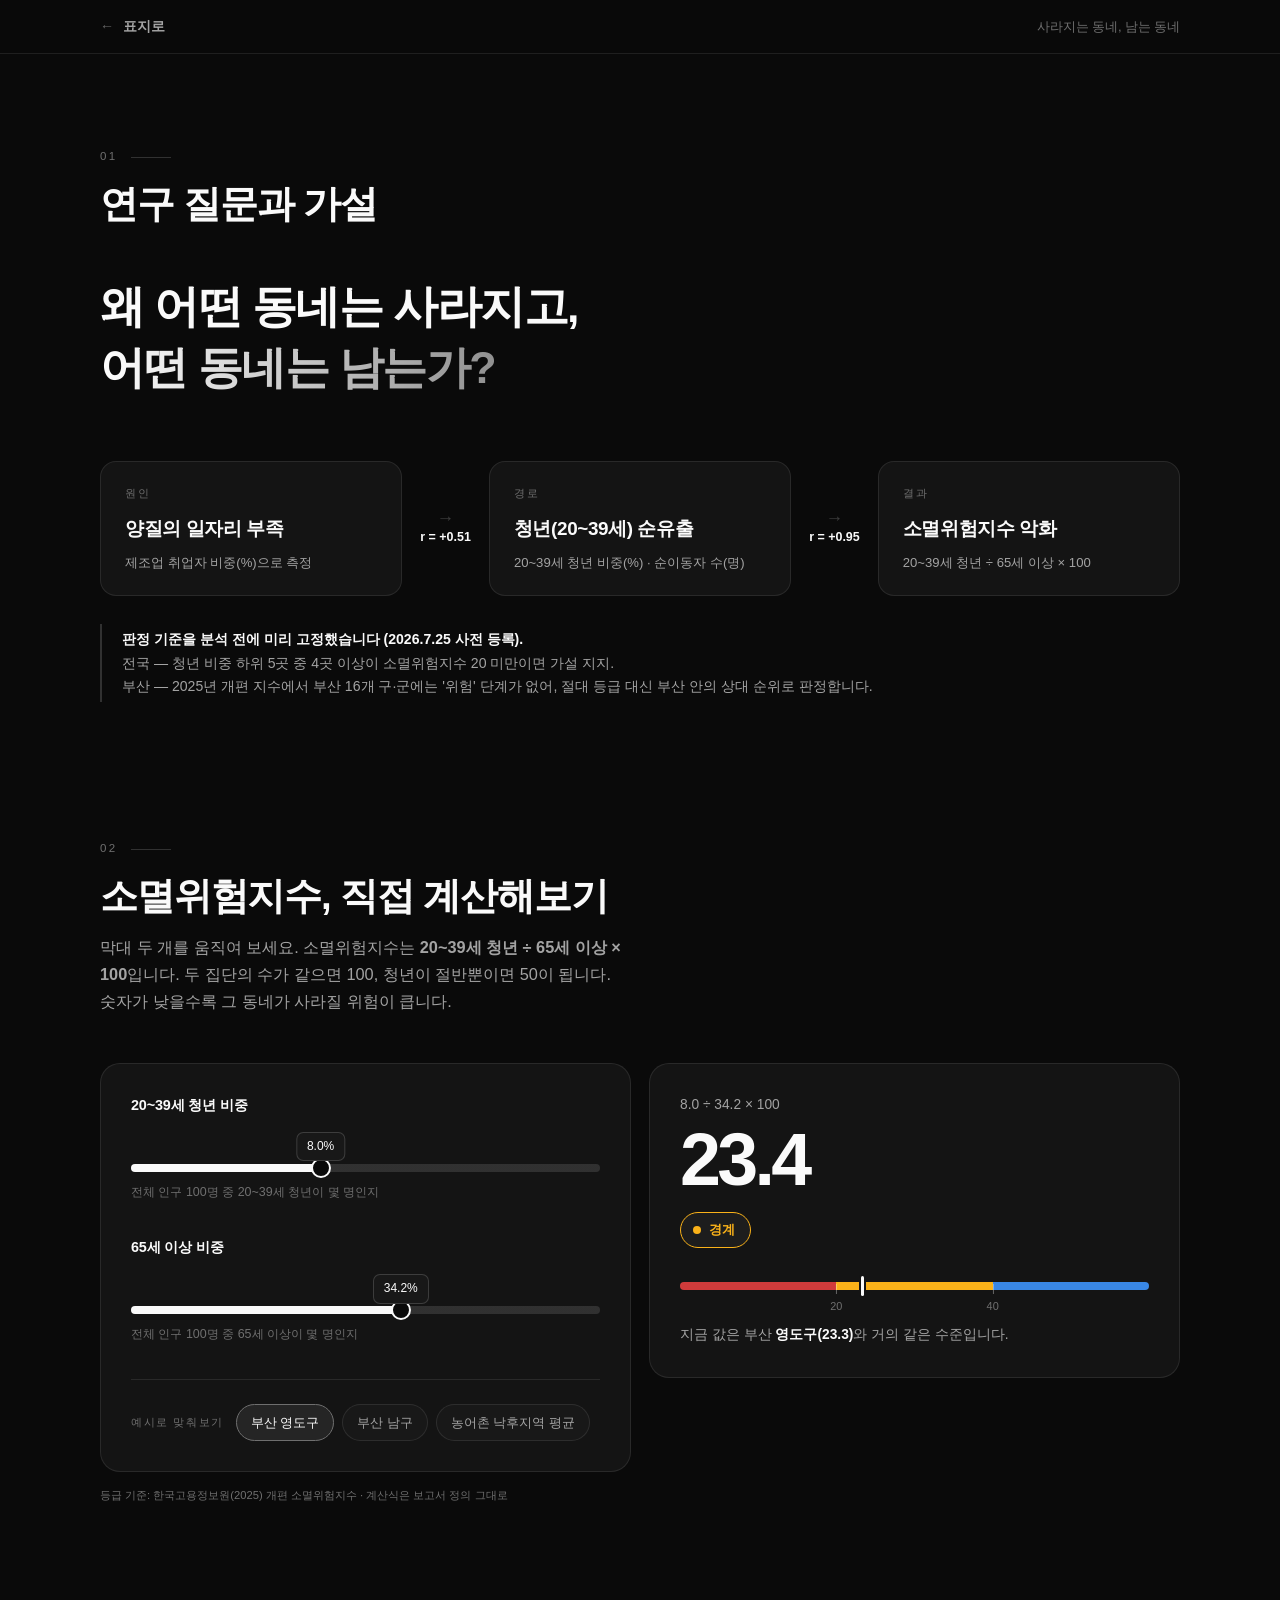
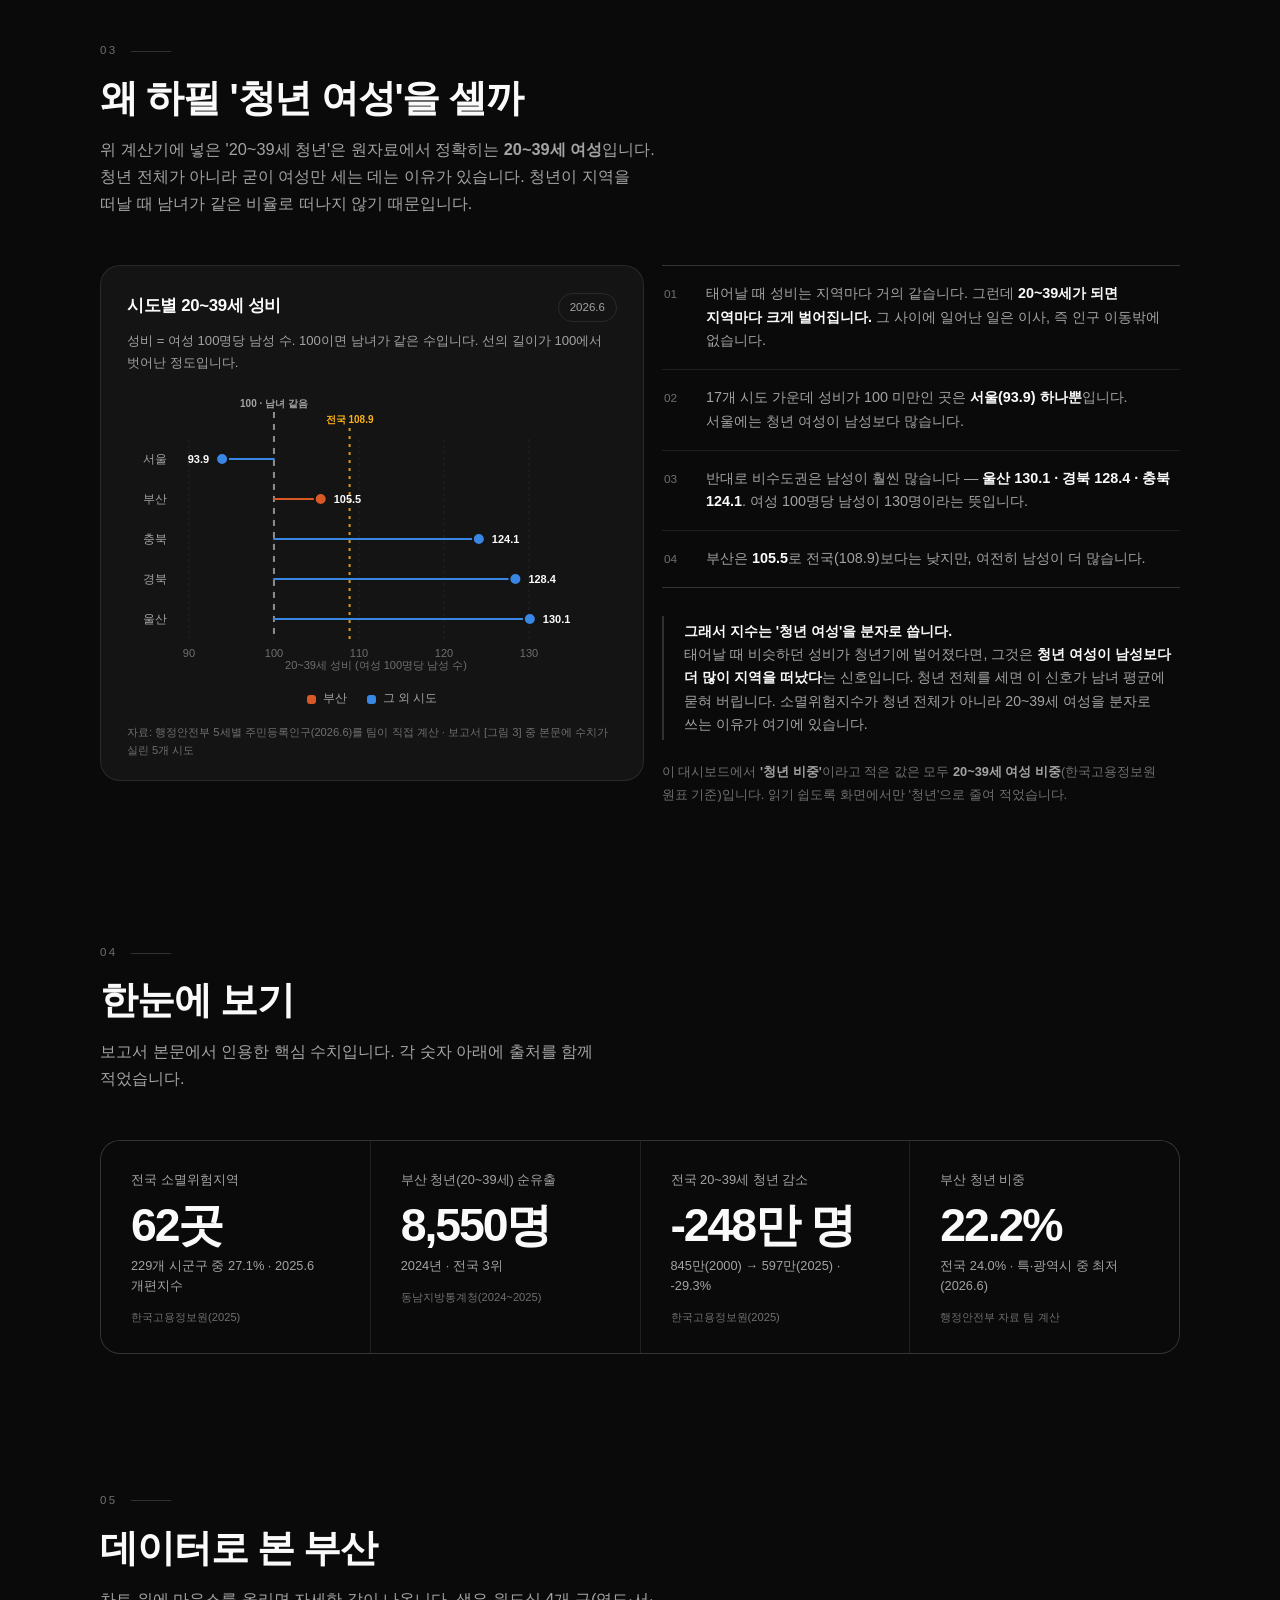
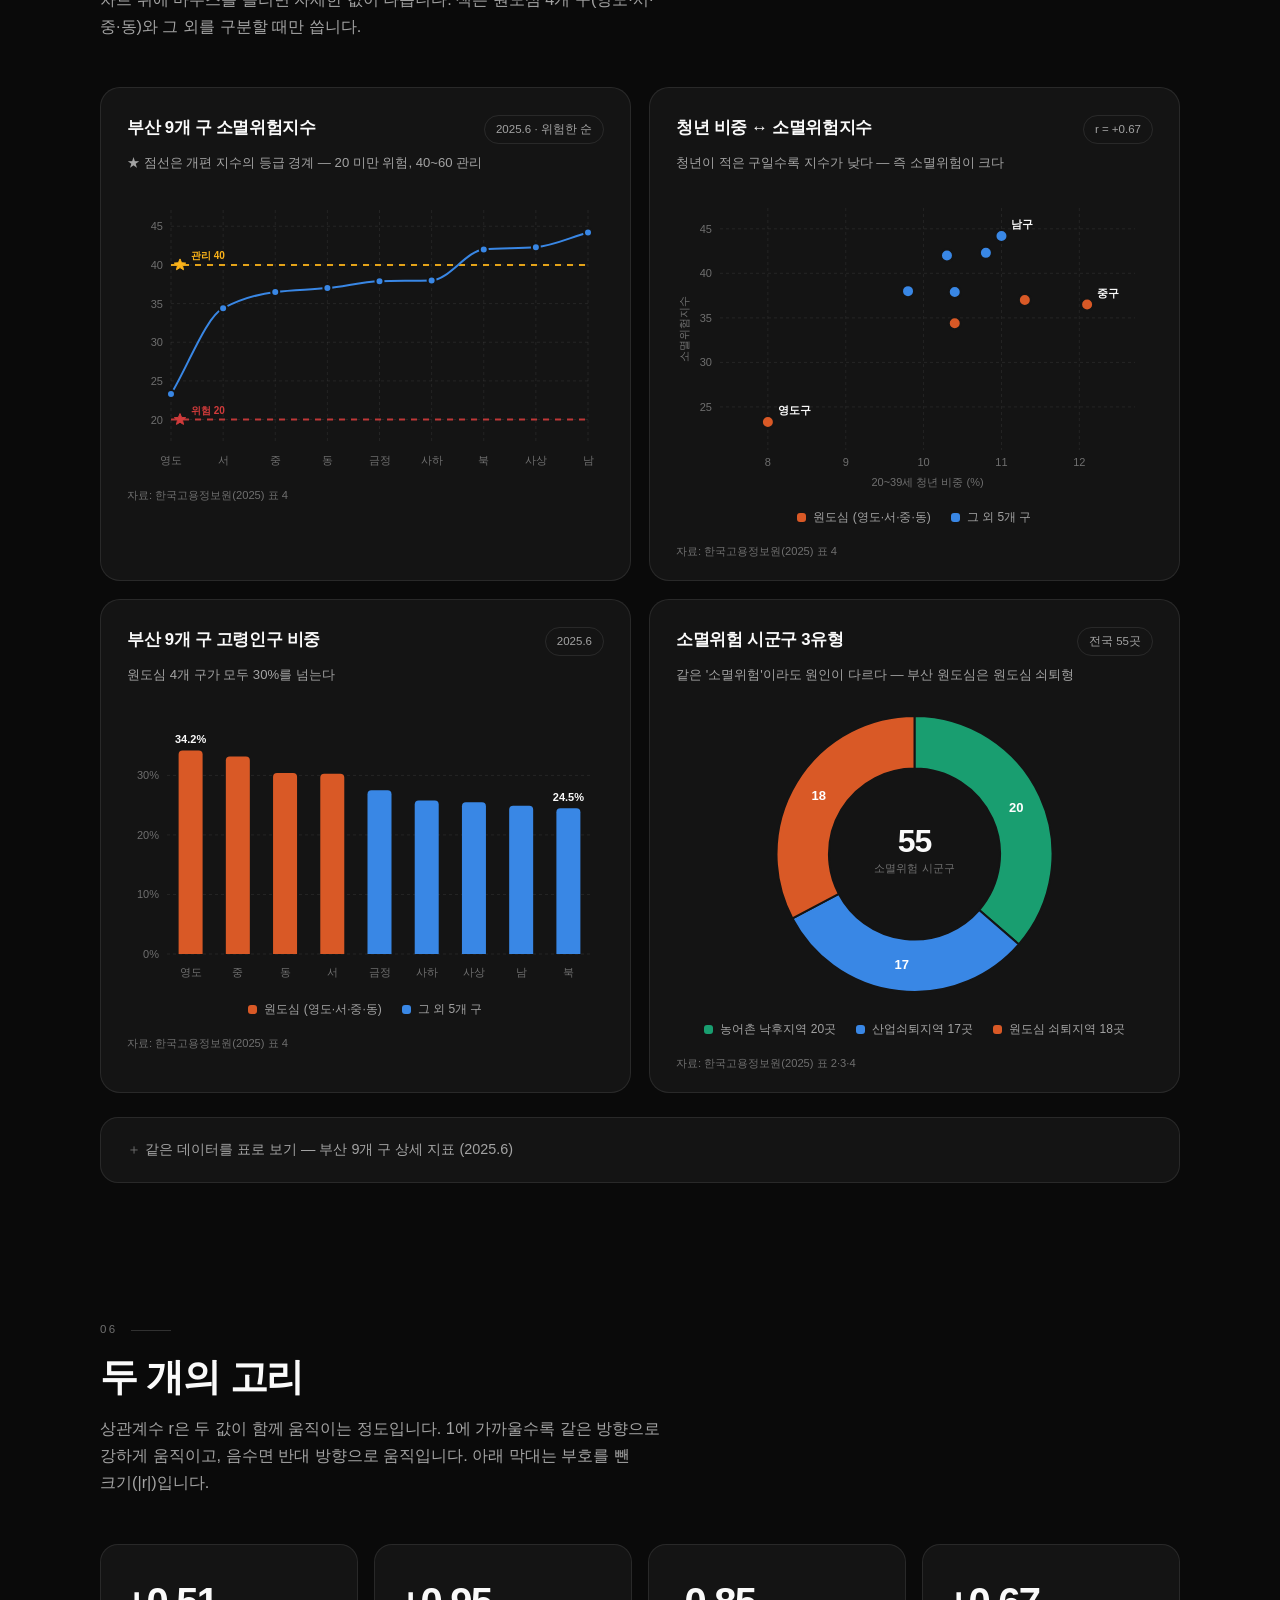
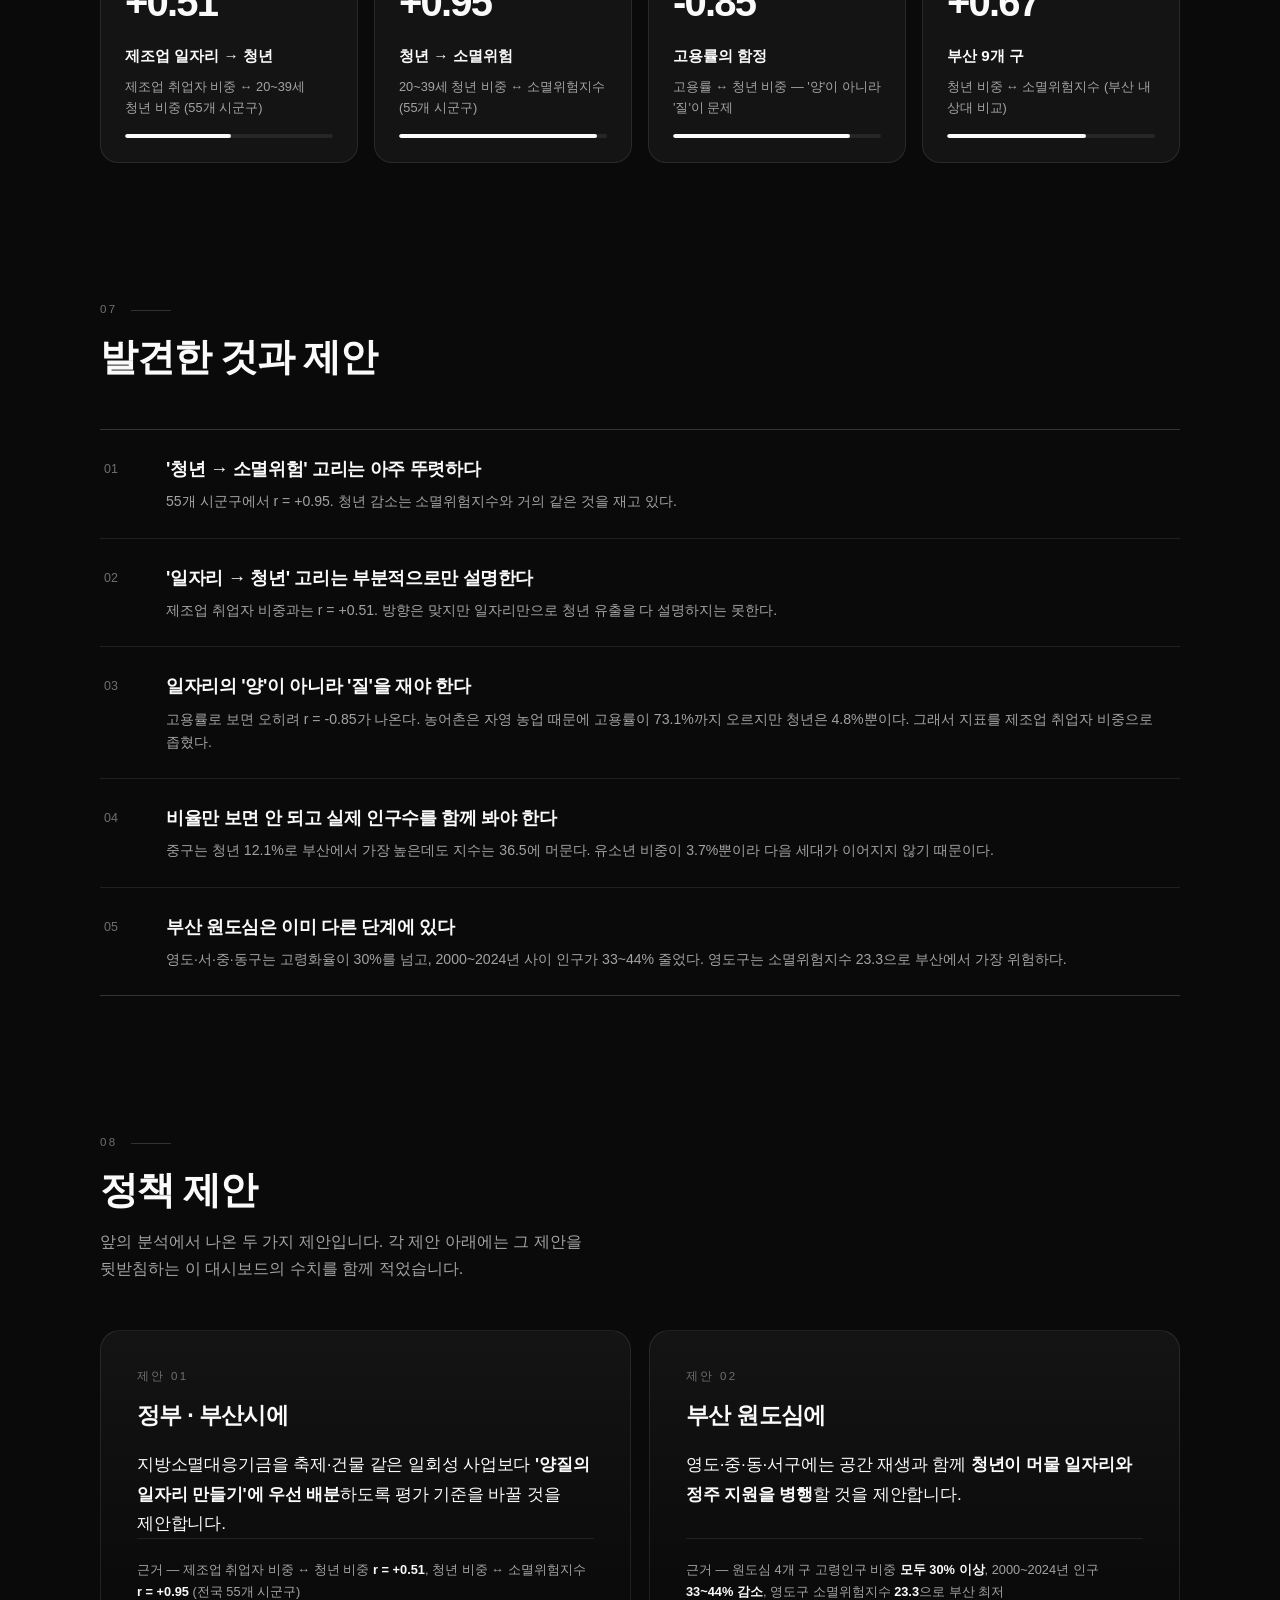
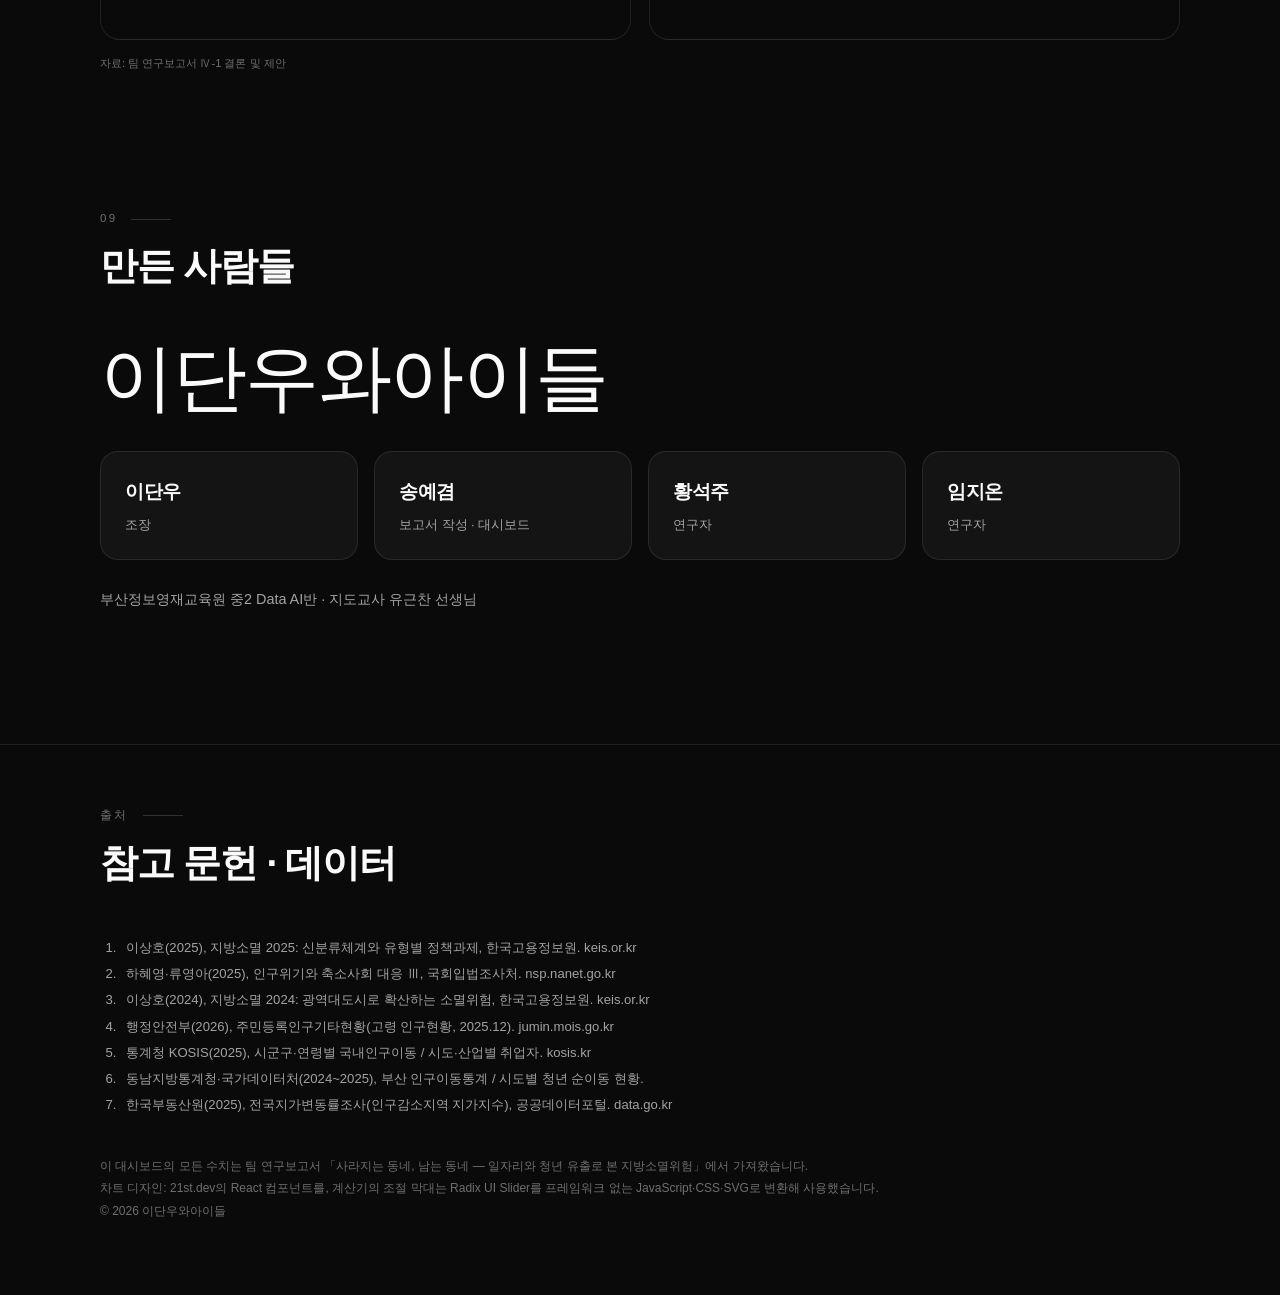
==== commit 973dd235: "청년 성비 섹션(03) 추가하고 화면 라벨을 '청년'으로 통일 - 화면에 보이는 '20~39세 여성'을 '20~39세 청년'으로 줄여 적음 - 대신 03 섹션에서 청년 성비(보고서" ====
--- a/dashboard.html
+++ b/dashboard.html
@@ -46,7 +46,7 @@
         <div class="chain-node">
           <p class="step">경로</p>
           <p class="what">청년(20~39세) 순유출</p>
-          <p class="how">20~39세 여성 비중(%) · 순이동자 수(명)</p>
+          <p class="how">20~39세 청년 비중(%) · 순이동자 수(명)</p>
         </div>
         <div class="chain-link">
           <span class="ar">→</span>
@@ -55,13 +55,13 @@
         <div class="chain-node">
           <p class="step">결과</p>
           <p class="what">소멸위험지수 악화</p>
-          <p class="how">20~39세 여성 ÷ 65세 이상 × 100</p>
+          <p class="how">20~39세 청년 ÷ 65세 이상 × 100</p>
         </div>
       </div>
 
       <div class="note-card">
         <strong>판정 기준을 분석 전에 미리 고정했습니다 (2026.7.25 사전 등록).</strong><br>
-        전국 — 청년 여성 비중 하위 5곳 중 4곳 이상이 소멸위험지수 20 미만이면 가설 지지.<br>
+        전국 — 청년 비중 하위 5곳 중 4곳 이상이 소멸위험지수 20 미만이면 가설 지지.<br>
         부산 — 2025년 개편 지수에서 부산 16개 구·군에는 '위험' 단계가 없어, 절대 등급 대신
         부산 안의 상대 순위로 판정합니다.
       </div>
@@ -75,19 +75,19 @@
         <span class="sec-num">02</span>
         <h2 class="sec-title">소멸위험지수, 직접 계산해보기</h2>
         <p class="sec-desc">막대 두 개를 움직여 보세요. 소멸위험지수는
-          <strong>20~39세 여성 ÷ 65세 이상 × 100</strong>입니다. 두 집단의 수가 같으면 100,
-          젊은 여성이 절반뿐이면 50이 됩니다. 숫자가 낮을수록 그 동네가 사라질 위험이 큽니다.</p>
+          <strong>20~39세 청년 ÷ 65세 이상 × 100</strong>입니다. 두 집단의 수가 같으면 100,
+          청년이 절반뿐이면 50이 됩니다. 숫자가 낮을수록 그 동네가 사라질 위험이 큽니다.</p>
       </div>
 
       <div class="calc">
         <div class="calc-controls">
           <div class="field">
-            <label for="s-young">20~39세 여성 비중</label>
+            <label for="s-young">20~39세 청년 비중</label>
             <div class="slider">
               <input type="range" id="s-young" min="4" max="14" step="0.1" value="8">
               <output class="slider-bubble" for="s-young">8.0%</output>
             </div>
-            <p class="field-help">전체 인구 100명 중 20~39세 여성이 몇 명인지</p>
+            <p class="field-help">전체 인구 100명 중 20~39세 청년이 몇 명인지</p>
           </div>
 
           <div class="field">
@@ -125,20 +125,86 @@
       <p class="card-src">등급 기준: 한국고용정보원(2025) 개편 소멸위험지수 · 계산식은 보고서 정의 그대로</p>
     </section>
 
-    <!-- ══════════════ 03 한눈에 보기 ══════════════ -->
+    <!-- ══════════════ 03 청년 성비 ══════════════
+         바로 위 계산기에서 쓴 '20~39세 청년'이 원자료에서는
+         '20~39세 여성'인 이유를 성비 분석으로 설명하는 섹션. -->
+    <section class="block reveal" id="ratio">
+      <div class="sec-head">
+        <span class="sec-num">03</span>
+        <h2 class="sec-title">왜 하필 '청년 여성'을 셀까</h2>
+        <p class="sec-desc">위 계산기에 넣은 '20~39세 청년'은 원자료에서 정확히는
+          <strong>20~39세 여성</strong>입니다. 청년 전체가 아니라 굳이 여성만 세는 데는 이유가 있습니다.
+          청년이 지역을 떠날 때 남녀가 같은 비율로 떠나지 않기 때문입니다.</p>
+      </div>
+
+      <div class="ratio">
+        <article class="card">
+          <div class="card-head">
+            <h3>시도별 20~39세 성비</h3>
+            <span class="tag">2026.6</span>
+          </div>
+          <p class="card-sub">성비 = 여성 100명당 남성 수. 100이면 남녀가 같은 수입니다.
+            선의 길이가 100에서 벗어난 정도입니다.</p>
+          <div class="chart" id="chart-ratio"></div>
+          <p class="card-src">자료: 행정안전부 5세별 주민등록인구(2026.6)를 팀이 직접 계산 ·
+            보고서 [그림 3] 중 본문에 수치가 실린 5개 시도</p>
+        </article>
+
+        <div>
+          <div class="ratio-points">
+            <div class="ratio-point">
+              <span class="n">01</span>
+              <p>태어날 때 성비는 지역마다 거의 같습니다. 그런데 <b>20~39세가 되면 지역마다 크게 벌어집니다.</b>
+                그 사이에 일어난 일은 이사, 즉 인구 이동밖에 없습니다.</p>
+            </div>
+            <div class="ratio-point">
+              <span class="n">02</span>
+              <p>17개 시도 가운데 성비가 100 미만인 곳은 <b>서울(93.9) 하나뿐</b>입니다.
+                서울에는 청년 여성이 남성보다 많습니다.</p>
+            </div>
+            <div class="ratio-point">
+              <span class="n">03</span>
+              <p>반대로 비수도권은 남성이 훨씬 많습니다 —
+                <b>울산 130.1 · 경북 128.4 · 충북 124.1</b>.
+                여성 100명당 남성이 130명이라는 뜻입니다.</p>
+            </div>
+            <div class="ratio-point">
+              <span class="n">04</span>
+              <p>부산은 <b>105.5</b>로 전국(108.9)보다는 낮지만, 여전히 남성이 더 많습니다.</p>
+            </div>
+          </div>
+
+          <div class="note-card">
+            <strong>그래서 지수는 '청년 여성'을 분자로 씁니다.</strong><br>
+            태어날 때 비슷하던 성비가 청년기에 벌어졌다면, 그것은
+            <b>청년 여성이 남성보다 더 많이 지역을 떠났다</b>는 신호입니다.
+            청년 전체를 세면 이 신호가 남녀 평균에 묻혀 버립니다.
+            소멸위험지수가 청년 전체가 아니라 20~39세 여성을 분자로 쓰는 이유가 여기에 있습니다.
+          </div>
+
+          <p class="ratio-disclosure">
+            이 대시보드에서 <b>'청년 비중'</b>이라고 적은 값은 모두
+            <b>20~39세 여성 비중</b>(한국고용정보원 원표 기준)입니다.
+            읽기 쉽도록 화면에서만 '청년'으로 줄여 적었습니다.
+          </p>
+        </div>
+      </div>
+    </section>
+
+    <!-- ══════════════ 04 한눈에 보기 ══════════════ -->
     <section class="block reveal">
       <div class="sec-head">
-        <span class="sec-num">03</span>
+        <span class="sec-num">04</span>
         <h2 class="sec-title">한눈에 보기</h2>
         <p class="sec-desc">보고서 본문에서 인용한 핵심 수치입니다. 각 숫자 아래에 출처를 함께 적었습니다.</p>
       </div>
       <div class="stats" id="stats"></div>
     </section>
 
-    <!-- ══════════════ 04 데이터 ══════════════ -->
+    <!-- ══════════════ 05 데이터 ══════════════ -->
     <section class="block reveal">
       <div class="sec-head">
-        <span class="sec-num">04</span>
+        <span class="sec-num">05</span>
         <h2 class="sec-title">데이터로 본 부산</h2>
         <p class="sec-desc">차트 위에 마우스를 올리면 자세한 값이 나옵니다. 색은 원도심 4개 구(영도·서·중·동)와
           그 외를 구분할 때만 씁니다.</p>
@@ -157,10 +223,10 @@
 
         <article class="card">
           <div class="card-head">
-            <h3>청년 여성 비중 ↔ 소멸위험지수</h3>
+            <h3>청년 비중 ↔ 소멸위험지수</h3>
             <span class="tag">r = +0.67</span>
           </div>
-          <p class="card-sub">청년 여성이 적은 구일수록 지수가 낮다 — 즉 소멸위험이 크다</p>
+          <p class="card-sub">청년이 적은 구일수록 지수가 낮다 — 즉 소멸위험이 크다</p>
           <div class="chart" id="chart-scatter"></div>
           <p class="card-src">자료: 한국고용정보원(2025) 표 4</p>
         </article>
@@ -192,10 +258,10 @@
       </details>
     </section>
 
-    <!-- ══════════════ 05 상관계수 ══════════════ -->
+    <!-- ══════════════ 06 상관계수 ══════════════ -->
     <section class="block reveal">
       <div class="sec-head">
-        <span class="sec-num">05</span>
+        <span class="sec-num">06</span>
         <h2 class="sec-title">두 개의 고리</h2>
         <p class="sec-desc">상관계수 r은 두 값이 함께 움직이는 정도입니다. 1에 가까울수록 같은 방향으로
           강하게 움직이고, 음수면 반대 방향으로 움직입니다. 아래 막대는 부호를 뺀 크기(|r|)입니다.</p>
@@ -203,10 +269,10 @@
       <div class="corr" id="corr"></div>
     </section>
 
-    <!-- ══════════════ 06 결론 ══════════════ -->
+    <!-- ══════════════ 07 결론 ══════════════ -->
     <section class="block reveal">
       <div class="sec-head">
-        <span class="sec-num">06</span>
+        <span class="sec-num">07</span>
         <h2 class="sec-title">발견한 것과 제안</h2>
       </div>
 
@@ -230,14 +296,14 @@
           <div>
             <p class="t">일자리의 '양'이 아니라 '질'을 재야 한다</p>
             <p class="d">고용률로 보면 오히려 r = -0.85가 나온다. 농어촌은 자영 농업 때문에 고용률이 73.1%까지
-              오르지만 청년 여성은 4.8%뿐이다. 그래서 지표를 제조업 취업자 비중으로 좁혔다.</p>
+              오르지만 청년은 4.8%뿐이다. 그래서 지표를 제조업 취업자 비중으로 좁혔다.</p>
           </div>
         </div>
         <div class="finding">
           <span class="n">04</span>
           <div>
             <p class="t">비율만 보면 안 되고 실제 인구수를 함께 봐야 한다</p>
-            <p class="d">중구는 청년 여성 12.1%로 부산에서 가장 높은데도 지수는 36.5에 머문다. 유소년 비중이
+            <p class="d">중구는 청년 12.1%로 부산에서 가장 높은데도 지수는 36.5에 머문다. 유소년 비중이
               3.7%뿐이라 다음 세대가 이어지지 않기 때문이다.</p>
           </div>
         </div>
@@ -253,11 +319,11 @@
 
     </section>
 
-    <!-- ══════════════ 07 정책 제안 ══════════════
+    <!-- ══════════════ 08 정책 제안 ══════════════
          연구보고서 Ⅳ-1 '결론 및 제안'의 정책 제안 ①② 를 그대로 옮긴 섹션. -->
     <section class="block reveal" id="policy">
       <div class="sec-head">
-        <span class="sec-num">07</span>
+        <span class="sec-num">08</span>
         <h2 class="sec-title">정책 제안</h2>
         <p class="sec-desc">앞의 분석에서 나온 두 가지 제안입니다. 각 제안 아래에는 그 제안을 뒷받침하는
           이 대시보드의 수치를 함께 적었습니다.</p>
@@ -270,8 +336,8 @@
           <p class="body">지방소멸대응기금을 축제·건물 같은 일회성 사업보다
             <strong>'양질의 일자리 만들기'에 우선 배분</strong>하도록
             평가 기준을 바꿀 것을 제안합니다.</p>
-          <p class="why">근거 — 제조업 취업자 비중 ↔ 청년 여성 비중 <b>r = +0.51</b>,
-            청년 여성 비중 ↔ 소멸위험지수 <b>r = +0.95</b> (전국 55개 시군구)</p>
+          <p class="why">근거 — 제조업 취업자 비중 ↔ 청년 비중 <b>r = +0.51</b>,
+            청년 비중 ↔ 소멸위험지수 <b>r = +0.95</b> (전국 55개 시군구)</p>
         </article>
 
         <article class="proposal">
@@ -287,10 +353,10 @@
       <p class="card-src">자료: 팀 연구보고서 Ⅳ-1 결론 및 제안</p>
     </section>
 
-    <!-- ══════════════ 08 팀 ══════════════ -->
+    <!-- ══════════════ 09 팀 ══════════════ -->
     <section class="block reveal">
       <div class="sec-head">
-        <span class="sec-num">08</span>
+        <span class="sec-num">09</span>
         <h2 class="sec-title">만든 사람들</h2>
       </div>
       <p class="team-name">이단우와아이들</p>
@@ -361,7 +427,7 @@
       data: GU.map((d) => ({ x: d.youngF, y: d.index, label: d.gu,
         group: d.oldTown ? "old" : "rest", aged: d.aged, popChange: d.popChange })),
       groups: GROUPS,
-      xLabel: "20~39세 여성 비중 (%)",
+      xLabel: "20~39세 청년 비중 (%)",
       yLabel: "소멸위험지수",
       annotate: ["영도구", "중구", "남구"],
     });
@@ -376,9 +442,27 @@
       data: REPORT_DATA.types.map((t) => ({ ...t, color: `var(--chart-${t.slot})` })),
     });
 
+    /* ---------- 청년 성비 (03 섹션) ----------
+       기준선 두 개 중 첫 번째(100)가 막대를 긋기 시작하는 기준이 된다 */
+    const SR = REPORT_DATA.sexRatio;
+    renderDotPlot(document.getElementById("chart-ratio"), {
+      data: [...SR.regions].sort((a, b) => a.value - b.value)
+        .map((d) => ({ label: d.name, value: d.value,
+          group: d.focus ? "busan" : "other", note: d.note })),
+      refs: [
+        { value: SR.balance,  label: "100 · 남녀 같음", tone: "var(--ink-2)" },
+        { value: SR.national, label: `전국 ${SR.national}`, tone: "var(--status-warning)", dash: "3 5" },
+      ],
+      groups: {
+        busan: { label: "부산", color: "var(--chart-2)" },
+        other: { label: "그 외 시도", color: "var(--chart-1)" },
+      },
+      xLabel: "20~39세 성비 (여성 100명당 남성 수)",
+    });
+
     /* ---------- 데이터 표 ---------- */
     document.getElementById("data-table").innerHTML =
-      `<thead><tr><th>구</th><th>전체인구</th><th>고령 비중</th><th>20~39세 여성</th>
+      `<thead><tr><th>구</th><th>전체인구</th><th>고령 비중</th><th>20~39세 청년</th>
        <th>제조업 취업자</th><th>인구증감 00~24</th><th>소멸위험지수</th></tr></thead><tbody>` +
       GU.map((d) => `<tr class="${d.oldTown ? "row-old" : ""}">
         <td>${d.gu}${d.oldTown ? " *" : ""}</td><td>${d.pop.toLocaleString()}명</td>
--- a/static/dashboard.css
+++ b/static/dashboard.css
@@ -359,6 +359,73 @@
   font-size: 0.88rem;
 }
 .note-card strong { color: var(--ink); font-weight: 600; }
+.note-card b { color: var(--ink); font-weight: 600; }
+
+/* =========================================================
+   03 · 청년 성비
+   왼쪽에 점 그래프, 오른쪽에 읽는 법. 좁아지면 위아래로 쌓인다.
+   ========================================================= */
+.ratio {
+  display: grid;
+  grid-template-columns: minmax(0, 1.05fr) minmax(0, 1fr);
+  gap: 18px;
+  align-items: start;
+}
+
+.ratio-points {
+  display: grid;
+  gap: 1px;
+  background: var(--line);
+  border-top: 1px solid var(--line);
+  border-bottom: 1px solid var(--line);
+}
+.ratio-point {
+  background: var(--bg);
+  display: grid;
+  grid-template-columns: 32px 1fr;
+  gap: 10px;
+  padding: 16px 2px;
+  align-items: start;
+}
+.ratio-point .n {
+  color: var(--ink-3);
+  font-size: 0.74rem;
+  font-variant-numeric: tabular-nums;
+  padding-top: 3px;
+}
+.ratio-point p { font-size: 0.9rem; color: var(--ink-2); }
+.ratio-point b { color: var(--ink); font-weight: 600; }
+
+/* 화면의 '청년'이 원자료로는 무엇인지 밝히는 줄 */
+.ratio-disclosure {
+  margin-top: 20px;
+  font-size: 0.8rem;
+  color: var(--ink-3);
+  line-height: 1.8;
+}
+.ratio-disclosure b { color: var(--ink-2); font-weight: 600; }
+
+/* 점 그래프의 지역 이름 (SVG 안 글자) */
+.row-label {
+  fill: var(--ink-2);
+  font-size: 12px;
+  font-family: var(--sans);
+}
+
+/* 툴팁 안의 한 줄 설명 */
+.tip-note {
+  margin-top: 7px;
+  padding-top: 7px;
+  border-top: 1px solid var(--line);
+  color: var(--ink-3);
+  font-size: 11px;
+  max-width: 17rem;
+  white-space: normal;
+}
+
+@media (max-width: 900px) {
+  .ratio { grid-template-columns: 1fr; }
+}
 
 /* =========================================================
    02 · 소멸위험지수 계산기
